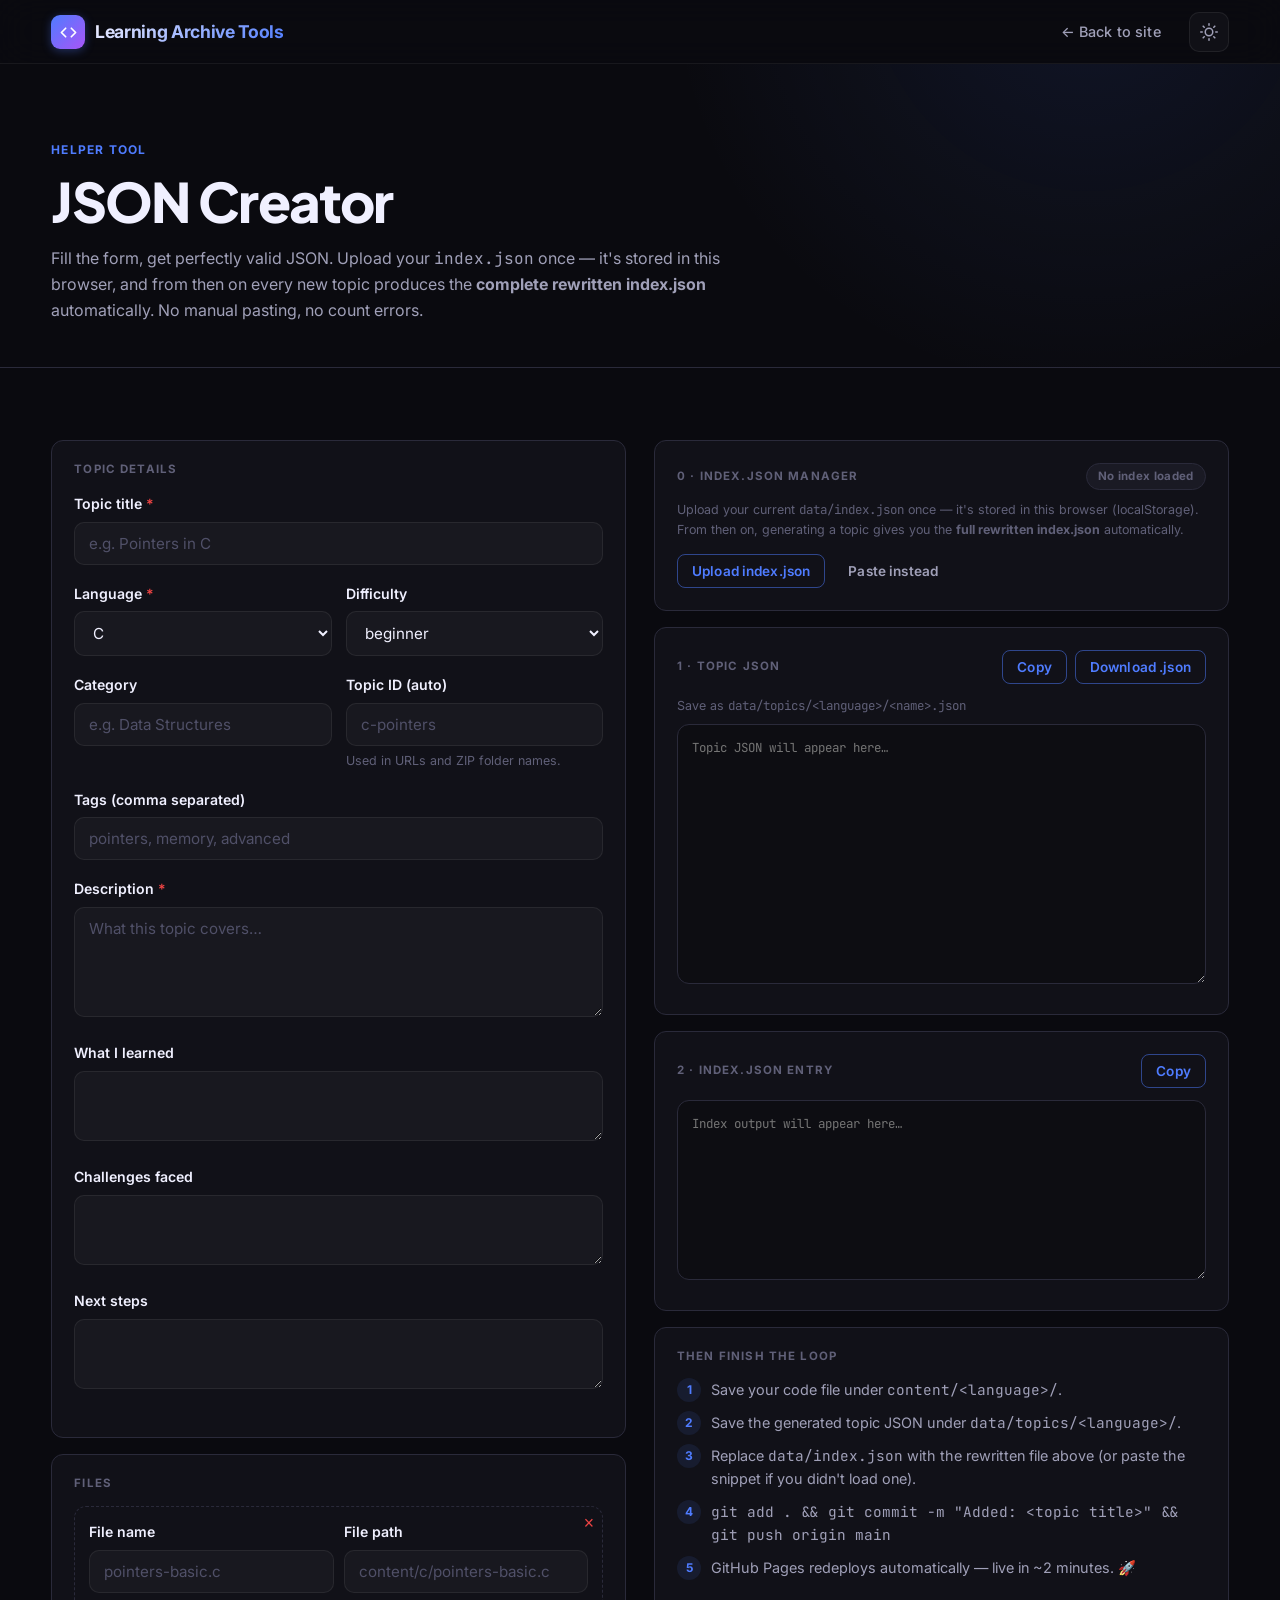
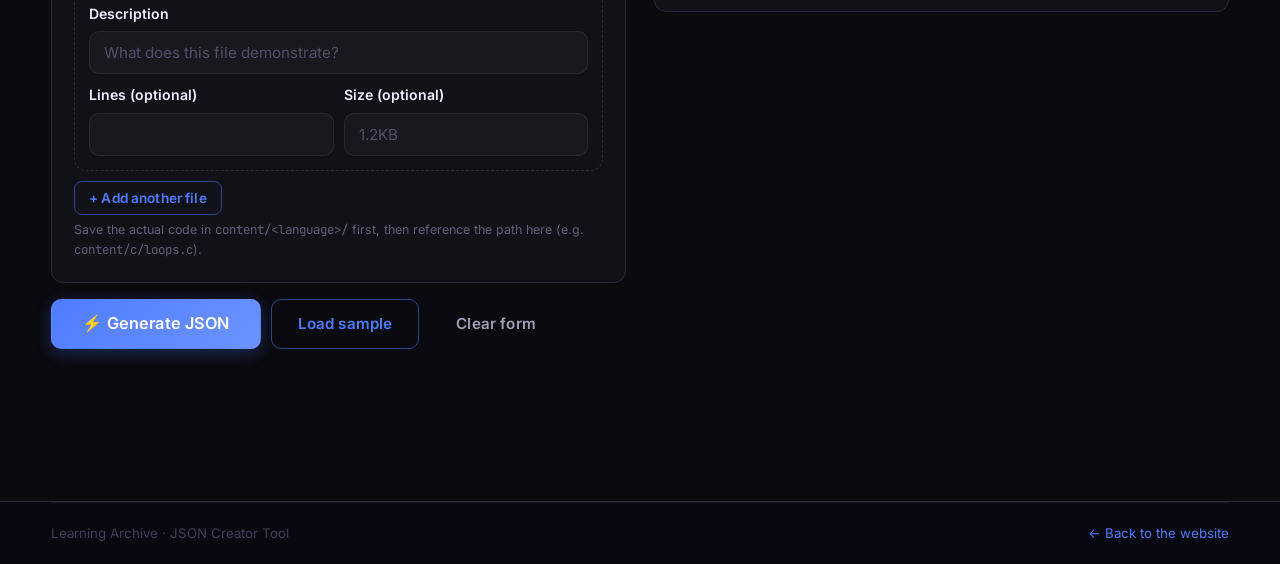
==== tools/json-creator.html @ 1357a91c "1st push" ====
<!DOCTYPE html>
<html lang="en">
<head>
  <meta charset="UTF-8">
  <meta name="viewport" content="width=device-width, initial-scale=1.0, viewport-fit=cover">
  <title>JSON Creator — Learning Archive Tool</title>
  <meta name="description" content="Form-based generator that produces valid topic JSON and rewrites your full index.json automatically, with localStorage persistence.">
  <link rel="icon" href="data:image/svg+xml,%3Csvg xmlns='http://www.w3.org/2000/svg' viewBox='0 0 64 64'%3E%3Crect width='64' height='64' rx='14' fill='%234f7cff'/%3E%3Cpolyline points='24,20 12,32 24,44' fill='none' stroke='white' stroke-width='5' stroke-linecap='round' stroke-linejoin='round'/%3E%3Cpolyline points='40,20 52,32 40,44' fill='none' stroke='white' stroke-width='5' stroke-linecap='round' stroke-linejoin='round'/%3E%3C/svg%3E">
  <link rel="preconnect" href="https://fonts.googleapis.com">
  <link rel="preconnect" href="https://fonts.gstatic.com" crossorigin>
  <link href="https://fonts.googleapis.com/css2?family=Inter:wght@400;500;600;700;800&family=JetBrains+Mono:wght@400;600&family=Plus+Jakarta+Sans:wght@600;700;800&display=swap" rel="stylesheet">
  <link rel="stylesheet" href="../website/css/main.css">
  <link rel="stylesheet" href="../website/css/components.css">
  <link rel="stylesheet" href="../website/css/responsive.css">
  <style>
    .tool-layout { display: grid; grid-template-columns: 1fr 1fr; gap: 28px; align-items: start; }
    @media (max-width: 1024px) { .tool-layout { grid-template-columns: 1fr; } }
    .file-row-builder {
      border: 1px dashed var(--border);
      border-radius: var(--radius-lg);
      padding: 14px;
      margin-bottom: 10px;
      position: relative;
      background: var(--surface-1);
    }
    .file-row-builder .remove-file {
      position: absolute; top: 8px; right: 8px;
      border: none; background: transparent; color: var(--red);
      font-size: 1.1rem; cursor: pointer; line-height: 1;
    }
    .output-area {
      width: 100%;
      min-height: 260px;
      font-family: var(--font-mono);
      font-size: 0.78rem;
      line-height: 1.5;
      padding: 14px;
      border: 1px solid var(--border);
      border-radius: var(--radius-lg);
      background: var(--code-bg);
      color: #abb2bf;
      resize: vertical;
      white-space: pre;
    }
    .step-list { counter-reset: step; list-style: none; margin: 0; }
    .step-list li { counter-increment: step; position: relative; padding-left: 34px; margin-bottom: 10px; color: var(--text-2); font-size: 0.9rem; }
    .step-list li::before {
      content: counter(step);
      position: absolute; left: 0; top: 0;
      width: 24px; height: 24px;
      display: grid; place-items: center;
      border-radius: 50%;
      background: var(--primary-tint); color: var(--primary);
      font-size: 0.75rem; font-weight: 700;
    }
    .idx-pill {
      font-size: 0.72rem; font-weight: 700;
      padding: 3px 11px; border-radius: 9999px;
      background: var(--surface-2); color: var(--text-3);
      border: 1px solid var(--border);
      letter-spacing: 0.03em;
      white-space: nowrap;
    }
    .idx-pill.on { background: var(--green-tint); color: var(--green); border-color: var(--green-border); }
  </style>
  <script>
    (function () {
      try {
        var t = localStorage.getItem("theme");
        if (t === "light") document.documentElement.setAttribute("data-theme", "light");
        else document.documentElement.removeAttribute("data-theme");
      } catch (e) {}
    })();
  </script>
</head>
<body>

  <header class="site-header">
    <nav class="nav container">
      <a class="brand" href="../website/index.html">
        <span class="brand-mark"><svg viewBox="0 0 24 24" fill="none" stroke="currentColor" stroke-width="2.4" stroke-linecap="round" stroke-linejoin="round"><polyline points="8 6 2 12 8 18"/><polyline points="16 6 22 12 16 18"/></svg></span>
        <span class="brand-name">Learning Archive Tools</span>
      </a>
      <ul class="nav-links" id="navLinks" style="display:flex">
        <li><a href="../website/index.html">← Back to site</a></li>
        <li><button class="theme-toggle" id="themeToggle" aria-label="Toggle theme"></button></li>
      </ul>
    </nav>
  </header>

  <main class="page-main">

    <section class="page-hero">
      <div class="container">
        <span class="section-eyebrow">Helper tool</span>
        <h1>JSON Creator</h1>
        <p>Fill the form, get perfectly valid JSON. Upload your <code>index.json</code> once — it's stored in this browser, and from then on every new topic produces the <strong>complete rewritten index.json</strong> automatically. No manual pasting, no count errors.</p>
      </div>
    </section>

    <section class="section">
      <div class="container tool-layout">

        <!-- LEFT: form -->
        <div>
          <div class="side-card" style="padding:22px">
            <h3 style="margin-bottom:16px">Topic details</h3>

            <div class="form-group">
              <label for="t-title">Topic title <span class="req">*</span></label>
              <input class="form-control" id="t-title" placeholder="e.g. Pointers in C">
            </div>

            <div style="display:grid;grid-template-columns:1fr 1fr;gap:14px">
              <div class="form-group">
                <label for="t-lang">Language <span class="req">*</span></label>
                <select class="form-control" id="t-lang">
                  <option value="C">C</option>
                  <option value="Python">Python</option>
                  <option value="JavaScript">JavaScript</option>
                  <option value="Java">Java</option>
                  <option value="SQL">SQL</option>
                  <option value="HTML/CSS">HTML/CSS</option>
                  <option value="Other">Other</option>
                </select>
              </div>
              <div class="form-group">
                <label for="t-diff">Difficulty</label>
                <select class="form-control" id="t-diff">
                  <option value="beginner">beginner</option>
                  <option value="intermediate">intermediate</option>
                  <option value="advanced">advanced</option>
                </select>
              </div>
            </div>

            <div style="display:grid;grid-template-columns:1fr 1fr;gap:14px">
              <div class="form-group">
                <label for="t-cat">Category</label>
                <input class="form-control" id="t-cat" placeholder="e.g. Data Structures">
              </div>
              <div class="form-group">
                <label for="t-id">Topic ID (auto)</label>
                <input class="form-control" id="t-id" placeholder="c-pointers">
                <p class="form-hint">Used in URLs and ZIP folder names.</p>
              </div>
            </div>

            <div class="form-group">
              <label for="t-tags">Tags (comma separated)</label>
              <input class="form-control" id="t-tags" placeholder="pointers, memory, advanced">
            </div>

            <div class="form-group">
              <label for="t-desc">Description <span class="req">*</span></label>
              <textarea class="form-control" id="t-desc" placeholder="What this topic covers…"></textarea>
            </div>

            <div class="form-group">
              <label for="t-learned">What I learned</label>
              <textarea class="form-control" id="t-learned" style="min-height:70px"></textarea>
            </div>
            <div class="form-group">
              <label for="t-challenges">Challenges faced</label>
              <textarea class="form-control" id="t-challenges" style="min-height:70px"></textarea>
            </div>
            <div class="form-group">
              <label for="t-next">Next steps</label>
              <textarea class="form-control" id="t-next" style="min-height:70px"></textarea>
            </div>
          </div>

          <div class="side-card mt-2" style="padding:22px">
            <h3 style="margin-bottom:16px">Files</h3>
            <div id="fileRows"></div>
            <button class="btn btn-secondary btn-sm" id="addFileBtn" type="button">+ Add another file</button>
            <p class="form-hint mt-1">Save the actual code in <code>content/&lt;language&gt;/</code> first, then reference the path here (e.g. <code>content/c/loops.c</code>).</p>
          </div>

          <div style="display:flex;gap:10px;flex-wrap:wrap" class="mt-2">
            <button class="btn btn-primary btn-lg" id="generateBtn" type="button">⚡ Generate JSON</button>
            <button class="btn btn-secondary" id="loadSampleBtn" type="button">Load sample</button>
            <button class="btn btn-ghost" id="clearFormBtn" type="button">Clear form</button>
          </div>
        </div>

        <!-- RIGHT: index manager + outputs -->
        <div>

          <!-- 0 · index.json manager -->
          <div class="side-card" style="padding:22px">
            <div style="display:flex;justify-content:space-between;align-items:center;margin-bottom:10px;flex-wrap:wrap;gap:8px">
              <h3 style="margin:0">0 · index.json Manager</h3>
              <span class="idx-pill" id="idxStatusPill">No index loaded</span>
            </div>
            <p class="form-hint" id="idxStatusText" style="margin-bottom:14px"></p>
            <div style="display:flex;gap:8px;flex-wrap:wrap">
              <label class="btn btn-secondary btn-sm" for="idxFile" style="cursor:pointer">Upload index.json</label>
              <input type="file" id="idxFile" accept=".json,application/json" hidden>
              <button class="btn btn-ghost btn-sm" id="idxPasteToggle" type="button">Paste instead</button>
              <button class="btn btn-ghost btn-sm hidden" id="idxRemoveBtn" type="button" style="color:var(--red)">Remove stored</button>
            </div>
            <div id="idxPasteBox" class="hidden" style="margin-top:12px">
              <textarea class="form-control" id="idxPasteArea" placeholder="Paste the full contents of data/index.json here…" style="min-height:120px;font-family:var(--font-mono);font-size:0.75rem"></textarea>
              <button class="btn btn-secondary btn-sm mt-1" id="idxPasteLoad" type="button">Load from pasted text</button>
            </div>
          </div>

          <!-- 1 · topic JSON -->
          <div class="side-card mt-2" style="padding:22px">
            <div style="display:flex;justify-content:space-between;align-items:center;margin-bottom:12px;flex-wrap:wrap;gap:8px">
              <h3 style="margin:0">1 · Topic JSON</h3>
              <div style="display:flex;gap:8px">
                <button class="btn btn-sm btn-secondary" id="copyTopicBtn" type="button">Copy</button>
                <button class="btn btn-sm btn-secondary" id="downloadTopicBtn" type="button">Download .json</button>
              </div>
            </div>
            <p class="form-hint mb-1">Save as <code>data/topics/&lt;language&gt;/&lt;name&gt;.json</code></p>
            <textarea class="output-area" id="topicOutput" readonly placeholder="Topic JSON will appear here…"></textarea>
          </div>

          <!-- 2 · index output (snippet OR full rewrite) -->
          <div class="side-card mt-2" style="padding:22px">
            <div style="display:flex;justify-content:space-between;align-items:center;margin-bottom:12px;flex-wrap:wrap;gap:8px">
              <h3 style="margin:0" id="indexOutputTitle">2 · index.json entry</h3>
              <div style="display:flex;gap:8px">
                <button class="btn btn-sm btn-secondary" id="copyIndexBtn" type="button">Copy</button>
                <button class="btn btn-sm btn-download hidden" id="downloadIndexBtn" type="button">Download index.json</button>
              </div>
            </div>
            <p class="form-hint mb-1" id="indexOutputHint"></p>
            <textarea class="output-area" id="indexOutput" readonly style="min-height:180px" placeholder="Index output will appear here…"></textarea>
          </div>

          <div class="side-card mt-2" style="padding:22px">
            <h3 style="margin-bottom:14px">Then finish the loop</h3>
            <ol class="step-list">
              <li>Save your code file under <code>content/&lt;language&gt;/</code>.</li>
              <li>Save the generated topic JSON under <code>data/topics/&lt;language&gt;/</code>.</li>
              <li>Replace <code>data/index.json</code> with the rewritten file above (or paste the snippet if you didn't load one).</li>
              <li><code>git add . && git commit -m "Added: &lt;topic title&gt;" && git push origin main</code></li>
              <li>GitHub Pages redeploys automatically — live in ~2 minutes. 🚀</li>
            </ol>
          </div>
        </div>

      </div>
    </section>

  </main>

  <footer class="site-footer">
    <div class="container footer-bottom">
      <span>Learning Archive · JSON Creator Tool</span>
      <span><a href="../website/index.html">← Back to the website</a></span>
    </div>
  </footer>

  <script>
  (function () {
    "use strict";

    const LANG_FOLDER = {
      "C": "c", "Python": "python", "JavaScript": "javascript",
      "Java": "java", "SQL": "sql", "HTML/CSS": "html-css", "Other": "other"
    };
    const LS_KEY = "arcIndexJson";
    let savedIndex = null;

    const esc = (s) => String(s).replace(/[&<>"]/g, (c) => ({ "&": "&amp;", "<": "&lt;", ">": "&gt;", '"': "&quot;" }[c]));

    /* ================= index.json manager ================= */

    function saveIndexToLS(obj) {
      try { localStorage.setItem(LS_KEY, JSON.stringify(obj)); } catch (e) { /* quota */ }
    }

    function renderIndexStatus() {
      const pill = document.getElementById("idxStatusPill");
      const text = document.getElementById("idxStatusText");
      const removeBtn = document.getElementById("idxRemoveBtn");
      if (savedIndex) {
        const m = savedIndex.metadata || {};
        const n = (savedIndex.topics || []).length;
        const files = typeof m.totalFiles === "number" ? m.totalFiles : "?";
        pill.textContent = "Loaded ✓";
        pill.classList.add("on");
        text.innerHTML = `Storing <b>${n}</b> topic${n === 1 ? "" : "s"} · ${files} files · last updated <code>${esc(m.lastUpdated || "—")}</code>. Every generate merges the new entry in, fixes the metadata, and rewrites this stored copy.`;
        removeBtn.classList.remove("hidden");
      } else {
        pill.textContent = "No index loaded";
        pill.classList.remove("on");
        text.innerHTML = `Upload your current <code>data/index.json</code> once — it's stored in this browser (localStorage). From then on, generating a topic gives you the <b>full rewritten index.json</b> automatically.`;
        removeBtn.classList.add("hidden");
      }
    }

    function adoptIndex(parsed) {
      if (!parsed || typeof parsed !== "object" || Array.isArray(parsed) || !Array.isArray(parsed.topics)) {
        throw new Error('that does not look like index.json (missing the "topics" array)');
      }
      if (!parsed.metadata || typeof parsed.metadata !== "object") {
        parsed.metadata = {};
      }
      savedIndex = parsed;
      saveIndexToLS(parsed);
      renderIndexStatus();
    }

    function loadSavedIndex() {
      try {
        const raw = localStorage.getItem(LS_KEY);
        if (raw) adoptIndex(JSON.parse(raw));
      } catch (e) { savedIndex = null; }
      renderIndexStatus();
    }

    document.getElementById("idxFile").addEventListener("change", (e) => {
      const file = e.target.files[0];
      if (!file) return;
      const reader = new FileReader();
      reader.onload = () => {
        try {
          adoptIndex(JSON.parse(reader.result));
        } catch (err) {
          alert("Could not load index.json: " + err.message);
        }
      };
      reader.readAsText(file);
      e.target.value = "";
    });

    document.getElementById("idxPasteToggle").addEventListener("click", () => {
      document.getElementById("idxPasteBox").classList.toggle("hidden");
    });

    document.getElementById("idxPasteLoad").addEventListener("click", () => {
      const raw = document.getElementById("idxPasteArea").value.trim();
      if (!raw) { alert("Paste your index.json contents first."); return; }
      try {
        adoptIndex(JSON.parse(raw));
        document.getElementById("idxPasteBox").classList.add("hidden");
      } catch (err) {
        alert("Could not parse: " + err.message);
      }
    });

    document.getElementById("idxRemoveBtn").addEventListener("click", () => {
      if (!confirm("Remove the stored index.json from this browser? (Your repo file is not touched.)")) return;
      savedIndex = null;
      localStorage.removeItem(LS_KEY);
      renderIndexStatus();
    });

    document.getElementById("downloadIndexBtn").addEventListener("click", () => {
      if (!savedIndex) return;
      const blob = new Blob([JSON.stringify(savedIndex, null, 2)], { type: "application/json" });
      const url = URL.createObjectURL(blob);
      const a = document.createElement("a");
      a.href = url; a.download = "index.json";
      document.body.appendChild(a); a.click(); a.remove();
      setTimeout(() => URL.revokeObjectURL(url), 4000);
    });

    /* ================= theme toggle ================= */

    const themeBtn = document.getElementById("themeToggle");
    if (themeBtn) {
      const sunSVG = '<svg viewBox="0 0 24 24" fill="none" stroke="currentColor" stroke-width="2" stroke-linecap="round"><circle cx="12" cy="12" r="5"/><line x1="12" y1="1" x2="12" y2="3"/><line x1="12" y1="21" x2="12" y2="23"/><line x1="4.22" y1="4.22" x2="5.64" y2="5.64"/><line x1="18.36" y1="18.36" x2="19.78" y2="19.78"/><line x1="1" y1="12" x2="3" y2="12"/><line x1="21" y1="12" x2="23" y2="12"/><line x1="4.22" y1="19.78" x2="5.64" y2="18.36"/><line x1="18.36" y1="5.64" x2="19.78" y2="4.22"/></svg>';
      const moonSVG = '<svg viewBox="0 0 24 24" fill="none" stroke="currentColor" stroke-width="2" stroke-linecap="round" stroke-linejoin="round"><path d="M21 12.79A9 9 0 1 1 11.21 3 7 7 0 0 0 21 12.79z"/></svg>';
      const sync = () => {
        /* show what you would switch TO (dark is the default) */
        themeBtn.innerHTML = document.documentElement.getAttribute("data-theme") === "light" ? moonSVG : sunSVG;
      };
      themeBtn.addEventListener("click", () => {
        const light = document.documentElement.getAttribute("data-theme") === "light";
        if (light) { document.documentElement.removeAttribute("data-theme"); localStorage.setItem("theme", "dark"); }
        else { document.documentElement.setAttribute("data-theme", "light"); localStorage.setItem("theme", "light"); }
        sync();
      });
      sync();
    }

    /* ================= file rows ================= */

    const fileRows = document.getElementById("fileRows");

    function addFileRow(data = {}) {
      const row = document.createElement("div");
      row.className = "file-row-builder";
      row.innerHTML = `
        <button class="remove-file" title="Remove file" type="button">×</button>
        <div style="display:grid;grid-template-columns:1fr 1fr;gap:10px">
          <div class="form-group" style="margin-bottom:10px">
            <label>File name</label>
            <input class="form-control f-name" placeholder="pointers-basic.c" value="">
          </div>
          <div class="form-group" style="margin-bottom:10px">
            <label>File path</label>
            <input class="form-control f-path" placeholder="content/c/pointers-basic.c" value="">
          </div>
        </div>
        <div class="form-group" style="margin-bottom:10px">
          <label>Description</label>
          <input class="form-control f-desc" placeholder="What does this file demonstrate?" value="">
        </div>
        <div style="display:grid;grid-template-columns:1fr 1fr;gap:10px">
          <div class="form-group" style="margin-bottom:0">
            <label>Lines (optional)</label>
            <input class="form-control f-lines" type="number" min="0" value="">
          </div>
          <div class="form-group" style="margin-bottom:0">
            <label>Size (optional)</label>
            <input class="form-control f-size" placeholder="1.2KB" value="">
          </div>
        </div>`;
      row.querySelector(".remove-file").addEventListener("click", () => row.remove());
      if (data.name) row.querySelector(".f-name").value = data.name;
      if (data.path) row.querySelector(".f-path").value = data.path;
      if (data.desc) row.querySelector(".f-desc").value = data.desc;
      if (data.lines) row.querySelector(".f-lines").value = data.lines;
      if (data.size) row.querySelector(".f-size").value = data.size;
      fileRows.appendChild(row);
    }

    document.getElementById("addFileBtn").addEventListener("click", () => {
      const lang = document.getElementById("t-lang").value;
      addFileRow({ path: `content/${LANG_FOLDER[lang]}/` });
    });
    addFileRow();

    /* ================= helpers ================= */

    function slugify(s) {
      return String(s).toLowerCase().trim()
        .replace(/[^a-z0-9]+/g, "-")
        .replace(/^-+|-+$/g, "");
    }
    function nowISO() {
      return new Date().toISOString().replace(/\.\d{3}Z$/, "Z");
    }
    function todayDate() {
      return nowISO().slice(0, 10);
    }
    function parseTags(raw) {
      return String(raw).split(",").map((t) => slugify(t)).filter(Boolean);
    }

    /* auto-suggest topic id */
    const titleInput = document.getElementById("t-title");
    const langSelect = document.getElementById("t-lang");
    const idInput = document.getElementById("t-id");
    let idTouched = false;
    idInput.addEventListener("input", () => { idTouched = idInput.value.trim() !== ""; });
    function refreshId() {
      if (idTouched) return;
      const langPrefix = { C: "c", Python: "python", JavaScript: "js", Java: "java", SQL: "sql", "HTML/CSS": "web", Other: "misc" }[langSelect.value] || "misc";
      const slug = slugify(titleInput.value);
      idInput.value = slug ? `${langPrefix}-${slug}` : "";
    }
    titleInput.addEventListener("input", refreshId);
    langSelect.addEventListener("change", refreshId);

    /* ================= generation ================= */

    function collectFiles() {
      return [...fileRows.querySelectorAll(".file-row-builder")].map((row, i) => {
        const name = row.querySelector(".f-name").value.trim();
        const path = row.querySelector(".f-path").value.trim();
        if (!name && !path) return null;
        const entry = {
          id: "file-" + String(i + 1).padStart(3, "0"),
          fileName: name || path.split("/").pop(),
          filePath: path || `content/${LANG_FOLDER[langSelect.value]}/${name}`,
          description: row.querySelector(".f-desc").value.trim(),
          dateAdded: nowISO()
        };
        const lines = row.querySelector(".f-lines").value;
        if (lines) entry.lines = parseInt(lines, 10);
        const size = row.querySelector(".f-size").value.trim();
        if (size) entry.size = size;
        return entry;
      }).filter(Boolean);
    }

    function generate() {
      const title = titleInput.value.trim();
      const language = langSelect.value;
      const id = idInput.value.trim() || slugify(`${language}-${title}`);
      if (!title) { alert("Please enter a topic title."); titleInput.focus(); return null; }

      const files = collectFiles();
      if (!files.length) { alert("Add at least one file (name + path)."); return null; }
      files.forEach((f) => {
        if (!/^content\//.test(f.filePath)) {
          console.warn(`Heads up: "${f.filePath}" does not start with content/ — double-check the path.`);
        }
      });

      const tags = parseTags(document.getElementById("t-tags").value);
      const description = document.getElementById("t-desc").value.trim();

      const topicJSON = {
        topic: {
          id,
          title,
          language,
          category: document.getElementById("t-cat").value.trim() || undefined,
          difficulty: document.getElementById("t-diff").value,
          dateCreated: nowISO(),
          lastUpdated: nowISO(),
          tags,
          description,
          learningNotes: {
            whatILearned: document.getElementById("t-learned").value.trim(),
            challenges: document.getElementById("t-challenges").value.trim(),
            nextSteps: document.getElementById("t-next").value.trim()
          }
        },
        files
      };

      const indexEntry = {
        id,
        title,
        language,
        dateCreated: todayDate(),
        lastUpdated: todayDate(),
        fileCount: files.length,
        tags,
        description: description.slice(0, 220),
        topicFile: `data/topics/${LANG_FOLDER[language]}/${slugify(title.split(" in ")[0]) || slugify(title)}.json`
      };

      return { topicJSON, indexEntry, id };
    }

    document.getElementById("generateBtn").addEventListener("click", () => {
      const out = generate();
      if (!out) return;
      document.getElementById("topicOutput").value = JSON.stringify(out.topicJSON, null, 2);

      const titleEl = document.getElementById("indexOutputTitle");
      const hintEl = document.getElementById("indexOutputHint");
      const dlBtn = document.getElementById("downloadIndexBtn");
      const outputEl = document.getElementById("indexOutput");

      if (savedIndex) {
        /* merge into the stored index, rewriting it completely */
        const existingIdx = savedIndex.topics.findIndex((t) => t.id === out.id);
        if (existingIdx !== -1) {
          const ok = confirm(`Topic id "${out.id}" already exists in your loaded index.json.\n\nOK = replace that entry with this one.\nCancel = abort.`);
          if (!ok) return;
          savedIndex.topics.splice(existingIdx, 1);
        }
        const updated = JSON.parse(JSON.stringify(savedIndex));
        updated.topics = [out.indexEntry, ...updated.topics];
        updated.metadata.totalTopics = updated.topics.length;
        updated.metadata.totalFiles = updated.topics.reduce((s, t) => s + (t.fileCount || 0), 0);
        updated.metadata.lastUpdated = nowISO();
        if (!Array.isArray(updated.metadata.languages)) updated.metadata.languages = [];
        if (!updated.metadata.languages.includes(out.indexEntry.language)) {
          updated.metadata.languages.push(out.indexEntry.language);
        }
        if (!updated.metadata.firstEntryDate) {
          updated.metadata.firstEntryDate = out.indexEntry.dateCreated;
        }
        savedIndex = updated;
        saveIndexToLS(updated);           /* rewrite localStorage with the new lines */
        renderIndexStatus();

        outputEl.value = JSON.stringify(updated, null, 2);
        titleEl.textContent = "2 · Updated index.json (full file)";
        hintEl.innerHTML = `Your <b>complete rewritten index.json</b> — the new entry is merged in, counts and dates are fixed, and the stored copy was updated. Download it and replace <code>data/index.json</code>.`;
        dlBtn.classList.remove("hidden");
      } else {
        outputEl.value = JSON.stringify(out.indexEntry, null, 2);
        titleEl.textContent = "2 · index.json entry";
        hintEl.innerHTML = `Paste inside the <code>"topics": [ … ]</code> array of <code>data/index.json</code>, then update <code>totalTopics</code>, <code>totalFiles</code>, <code>languages</code> and <code>lastUpdated</code>. <b>Tip:</b> upload your index.json above to get full automatic rewrites instead.`;
        dlBtn.classList.add("hidden");
      }
    });

    /* ================= copy / download (topic) ================= */

    async function copyFrom(id, btn) {
      const text = document.getElementById(id).value;
      if (!text) { alert("Generate the JSON first."); return; }
      try {
        await navigator.clipboard.writeText(text);
        const old = btn.textContent;
        btn.textContent = "Copied!";
        setTimeout(() => { btn.textContent = old; }, 1500);
      } catch (e) {
        document.getElementById(id).select();
        document.execCommand("copy");
      }
    }
    document.getElementById("copyTopicBtn").addEventListener("click", (e) => copyFrom("topicOutput", e.target));
    document.getElementById("copyIndexBtn").addEventListener("click", (e) => copyFrom("indexOutput", e.target));

    document.getElementById("downloadTopicBtn").addEventListener("click", () => {
      const text = document.getElementById("topicOutput").value;
      if (!text) { alert("Generate the JSON first."); return; }
      const id = (idInput.value.trim() || "topic").replace(/[^a-z0-9-]/gi, "-").toLowerCase();
      const blob = new Blob([text], { type: "application/json" });
      const url = URL.createObjectURL(blob);
      const a = document.createElement("a");
      a.href = url; a.download = `${id}.json`;
      document.body.appendChild(a); a.click(); a.remove();
      setTimeout(() => URL.revokeObjectURL(url), 4000);
    });

    /* ================= sample / clear ================= */

    document.getElementById("loadSampleBtn").addEventListener("click", () => {
      titleInput.value = "Pointers in C";
      langSelect.value = "C";
      document.getElementById("t-cat").value = "Memory Management";
      document.getElementById("t-diff").value = "intermediate";
      document.getElementById("t-tags").value = "pointers, memory, advanced";
      document.getElementById("t-desc").value = "Complete exploration of pointers in C. Covers basics, pointer arithmetic, pointers to pointers, and common pitfalls.";
      document.getElementById("t-learned").value = "Pointers store memory addresses. Pointer arithmetic was tricky but is clicking now.";
      document.getElementById("t-challenges").value = "Segmentation faults when dereferencing null pointers. Learned to always initialise.";
      document.getElementById("t-next").value = "Study function pointers and dynamic memory allocation.";
      idTouched = false;
      refreshId();
      fileRows.innerHTML = "";
      addFileRow({ name: "pointers-basic.c", path: "content/c/pointers-basic.c", desc: "Introduction to pointers, declaration and basic usage", lines: 67, size: "2.2KB" });
      addFileRow({ name: "pointers-advanced.c", path: "content/c/pointers-advanced.c", desc: "Pointer arithmetic and complex pointer operations", lines: 79, size: "2.5KB" });
    });

    document.getElementById("clearFormBtn").addEventListener("click", () => {
      document.querySelectorAll("#t-title,#t-cat,#t-id,#t-tags,#t-desc,#t-learned,#t-challenges,#t-next").forEach((el) => { el.value = ""; });
      idTouched = false;
      fileRows.innerHTML = "";
      addFileRow();
      document.getElementById("topicOutput").value = "";
      document.getElementById("indexOutput").value = "";
      /* the stored index.json is intentionally kept */
      renderIndexStatus();
    });

    /* ================= boot ================= */
    loadSavedIndex();
  })();
  </script>
</body>
</html>
---- website/css/main.css ----
/* ============================================================
   main.css — design tokens (DARK-FIRST), base styles, layout,
   header, hero, footer
   Visual system: "Premium dev tool, not student project"
   ============================================================ */

/* ---------- Design tokens ---------- */
:root {
  /* background layers */
  --bg: #0a0a0f;
  --surface-1: #111118;
  --surface-2: #1a1a24;
  --surface-3: #222230;
  --border: #2a2a3a;

  /* overlays */
  --ov-1: rgba(255,255,255,0.03);
  --ov-2: rgba(255,255,255,0.05);
  --ov-3: rgba(255,255,255,0.08);
  --ov-border: rgba(255,255,255,0.07);
  --grid-line: rgba(255,255,255,0.035);
  --ripple: rgba(255,255,255,0.28);

  /* text */
  --text: #f0f0ff;
  --text-2: #a0a0b8;
  --text-3: #606078;
  --text-4: #404058;
  --placeholder: #505068;

  /* accents — one job per color */
  --primary: #4f7cff;          /* action */
  --primary-hover: #6b93ff;
  --primary-active: #3d64e8;
  --primary-tint: rgba(79,124,255,0.10);
  --primary-border: rgba(79,124,255,0.40);
  --green: #22c55e;            /* positive */
  --green-tint: rgba(34,197,94,0.10);
  --green-border: rgba(34,197,94,0.35);
  --orange: #f59e0b;           /* information */
  --orange-tint: rgba(245,158,11,0.12);
  --red: #ef4444;              /* errors */
  --red-tint: rgba(239,68,68,0.10);
  --purple: #a855f7;           /* special */
  --purple-tint: rgba(168,85,247,0.12);

  /* language accents */
  --lang-c: #60aeff;
  --lang-python: #ffd343;
  --lang-js: #fde047;
  --lang-java: #fb923c;
  --lang-sql: #a78bfa;
  --lang-html: #ff7a59;

  /* chrome */
  --nav-bg: rgba(10,10,15,0.80);
  --nav-bg-solid: rgba(10,10,15,0.95);
  --footer-bg: #080810;
  --code-bg: #0d0d12;
  --code-header: #161620;
  --toast-bg: #1a1a24;

  /* shadows */
  --shadow-sm: 0 2px 8px rgba(0,0,0,0.30), 0 1px 3px rgba(0,0,0,0.20);
  --shadow-md: 0 4px 16px rgba(0,0,0,0.35), 0 2px 6px rgba(0,0,0,0.25);
  --shadow-lg: 0 8px 32px rgba(0,0,0,0.40), 0 4px 12px rgba(0,0,0,0.30);
  --shadow-xl: 0 16px 48px rgba(0,0,0,0.50), 0 8px 24px rgba(0,0,0,0.35);
  --glow-blue: 0 0 20px rgba(79,124,255,0.25);

  /* type & metrics */
  --font-sans: 'Inter', -apple-system, BlinkMacSystemFont, 'Segoe UI', Roboto, sans-serif;
  --font-display: 'Plus Jakarta Sans', 'Inter', sans-serif;
  --font-mono: 'JetBrains Mono', 'Fira Code', 'Cascadia Code', Consolas, monospace;
  --header-h: 64px;

  /* radius (spec) */
  --radius-sm: 4px;
  --radius: 8px;
  --radius-md: 10px;
  --radius-lg: 12px;
  --radius-xl: 16px;

  /* motion */
  --ease: cubic-bezier(0.4, 0, 0.2, 1);
  --ease-out: cubic-bezier(0, 0, 0.2, 1);
  --ease-in: cubic-bezier(0.4, 0, 1, 1);
  --ease-bounce: cubic-bezier(0.34, 1.56, 0.64, 1);

  color-scheme: dark;
}

/* ---------- Light mode (toggle option) ---------- */
[data-theme="light"] {
  --bg: #f8f9ff;
  --surface-1: #ffffff;
  --surface-2: #f0f2ff;
  --surface-3: #e8eaff;
  --border: #d0d4e8;
  --ov-1: rgba(15,20,60,0.03);
  --ov-2: rgba(15,20,60,0.05);
  --ov-3: rgba(15,20,60,0.08);
  --ov-border: rgba(15,20,60,0.10);
  --grid-line: rgba(15,20,60,0.055);
  --ripple: rgba(20,30,90,0.12);
  --text: #0a0a1a;
  --text-2: #404060;
  --text-3: #808098;
  --text-4: #a0a0b8;
  --placeholder: #a0a0b8;
  --nav-bg: rgba(248,249,255,0.82);
  --nav-bg-solid: rgba(248,249,255,0.96);
  --footer-bg: #eef0fb;
  --toast-bg: #ffffff;
  --shadow-sm: 0 2px 8px rgba(30,40,100,0.08), 0 1px 3px rgba(30,40,100,0.05);
  --shadow-md: 0 4px 16px rgba(30,40,100,0.10), 0 2px 6px rgba(30,40,100,0.06);
  --shadow-lg: 0 8px 32px rgba(30,40,100,0.14), 0 4px 12px rgba(30,40,100,0.08);
  --shadow-xl: 0 16px 48px rgba(30,40,100,0.18), 0 8px 24px rgba(30,40,100,0.10);
  color-scheme: light;
}

/* ---------- Reset & base ---------- */
*, *::before, *::after { box-sizing: border-box; margin: 0; padding: 0; }
* { -webkit-tap-highlight-color: transparent; }

html {
  scroll-behavior: smooth;
  scroll-padding-top: calc(var(--header-h) + 16px);
}

body {
  font-family: var(--font-sans);
  background: var(--bg);
  color: var(--text);
  line-height: 1.6;
  font-size: 16px;
  -webkit-font-smoothing: antialiased;
  overflow-x: hidden;
}

/* smooth theme switching */
body, .site-header, .site-footer, .topic-card, .side-card, .stat-card, .filter-bar, .list-row, .file-row {
  transition: background-color 0.4s var(--ease), border-color 0.4s var(--ease), color 0.4s var(--ease);
}

img { max-width: 100%; display: block; }
a { color: var(--primary); text-decoration: none; transition: color 0.2s var(--ease); }
a:hover { color: var(--primary-hover); }
button, a, .chip, .tag, input, select, textarea { touch-action: manipulation; }

h1, h2, h3, h4 {
  font-family: var(--font-display);
  line-height: 1.2;
  font-weight: 700;
  letter-spacing: -0.02em;
}
h1 { font-size: clamp(2.2rem, 6vw, 3.4rem); font-weight: 800; letter-spacing: -0.03em; }
h2 { font-size: clamp(1.5rem, 3vw, 2rem); }
h3 { font-size: 1.25rem; }

code, pre, kbd { font-family: var(--font-mono); }
::selection { background: var(--primary); color: #fff; }
:focus-visible { outline: 2px solid var(--primary); outline-offset: 2px; border-radius: var(--radius-sm); }

/* page entrance */
main.page-main { animation: pageIn 0.45s var(--ease-out); }
@keyframes pageIn { from { opacity: 0; transform: translateY(8px); } }

/* ---------- Layout ---------- */
.container { width: min(1200px, 92%); margin-inline: auto; }
.section { padding: 72px 0; }
.section-tight { padding: 40px 0; }

.section-head { margin-bottom: 36px; }
.section-eyebrow {
  display: inline-block;
  font-size: 0.75rem;
  font-weight: 700;
  letter-spacing: 0.1em;
  text-transform: uppercase;
  color: var(--primary);
  margin-bottom: 10px;
}
.section-sub { color: var(--text-2); max-width: 640px; margin-top: 10px; font-size: 0.98rem; }

.page-hero {
  padding: 72px 0 44px;
  border-bottom: 1px solid var(--border);
  background:
    radial-gradient(600px circle at 85% -30%, rgba(79,124,255,0.10), transparent 70%),
    var(--bg);
}
.page-hero h1 { margin-bottom: 12px; }
.page-hero p { color: var(--text-2); max-width: 680px; }
.breadcrumb { font-size: 0.8rem; color: var(--text-3); margin-bottom: 14px; font-family: var(--font-mono); }
.breadcrumb a { color: var(--text-3); }
.breadcrumb a:hover { color: var(--primary); }

main.page-main { min-height: 60vh; }

/* ---------- Header / glassmorphism nav ---------- */
.site-header {
  position: fixed;
  top: 0; left: 0; right: 0;
  z-index: 1000;
  height: var(--header-h);
  background: var(--nav-bg);
  backdrop-filter: blur(20px) saturate(180%);
  -webkit-backdrop-filter: blur(20px) saturate(180%);
  border-bottom: 1px solid rgba(255,255,255,0.06);
  transition: background 0.3s var(--ease), box-shadow 0.3s var(--ease), border-color 0.3s var(--ease);
}
[data-theme="light"] .site-header { border-bottom-color: rgba(15,20,60,0.07); }
.site-header.scrolled {
  background: var(--nav-bg-solid);
  border-bottom-color: rgba(255,255,255,0.10);
  box-shadow: 0 4px 24px rgba(0,0,0,0.40);
}
[data-theme="light"] .site-header.scrolled { border-bottom-color: rgba(15,20,60,0.10); box-shadow: var(--shadow-md); }
body { padding-top: var(--header-h); }

.nav { display: flex; align-items: center; justify-content: space-between; height: var(--header-h); }

.brand { display: flex; align-items: center; gap: 10px; font-weight: 700; font-size: 1.05rem; }
.brand:hover .brand-name { color: transparent; }
.brand-mark {
  display: grid; place-items: center;
  width: 34px; height: 34px;
  border-radius: 9px;
  background: linear-gradient(135deg, var(--primary), var(--purple));
  color: #fff;
  flex: none;
  box-shadow: 0 2px 10px rgba(79,124,255,0.35);
}
.brand-mark svg { width: 17px; height: 17px; }
.brand-name {
  font-size: 1.1rem;
  font-weight: 700;
  letter-spacing: -0.02em;
  background: linear-gradient(135deg, var(--text), var(--primary));
  -webkit-background-clip: text;
  background-clip: text;
  color: transparent;
  transition: none;
}
[data-theme="light"] .brand-name { background: linear-gradient(135deg, #0a0a1a, var(--primary)); -webkit-background-clip: text; background-clip: text; }

.nav-links { display: flex; align-items: center; gap: 4px; list-style: none; }
.nav-links > li > a {
  position: relative;
  display: block;
  padding: 8px 14px;
  border-radius: var(--radius);
  color: var(--text-2);
  font-weight: 500;
  font-size: 0.9rem;
  letter-spacing: 0.01em;
  transition: color 0.2s var(--ease), background 0.2s var(--ease);
}
.nav-links > li > a:hover { color: var(--text); background: var(--ov-2); }
.nav-links > li > a.active { color: var(--primary); background: var(--primary-tint); }
.nav-links > li > a.active::after {
  content: "";
  position: absolute;
  left: 50%; bottom: 2px;
  transform: translateX(-50%);
  width: 4px; height: 4px;
  border-radius: 50%;
  background: var(--primary);
}

.theme-toggle {
  display: grid; place-items: center;
  width: 40px; height: 40px;
  border: 1px solid var(--ov-border);
  border-radius: var(--radius-md);
  background: var(--ov-1);
  color: var(--text-2);
  cursor: pointer;
  transition: color 0.2s var(--ease), background 0.2s var(--ease), border-color 0.2s var(--ease);
  margin-left: 10px;
}
.theme-toggle:hover { color: var(--primary); border-color: var(--primary-border); background: var(--primary-tint); }
.theme-toggle svg { width: 18px; height: 18px; transition: transform 0.4s var(--ease-bounce); }
.theme-toggle:active svg { transform: rotate(180deg) scale(0.85); }

/* animated hamburger */
.nav-toggle {
  display: none;
  position: relative;
  width: 42px; height: 42px;
  border: 1px solid var(--ov-border);
  border-radius: var(--radius-md);
  background: var(--ov-1);
  cursor: pointer;
}
.nav-toggle .hb-line {
  position: absolute;
  left: 11px; right: 11px;
  height: 2px;
  border-radius: 2px;
  background: var(--text-2);
  transition: transform 0.3s var(--ease-bounce), opacity 0.2s var(--ease), top 0.3s var(--ease-bounce), background 0.2s;
}
.nav-toggle .hb-line:nth-child(1) { top: 14px; }
.nav-toggle .hb-line:nth-child(2) { top: 20px; }
.nav-toggle .hb-line:nth-child(3) { top: 26px; }
.nav-toggle:hover .hb-line { background: var(--text); }
.nav-toggle.open .hb-line:nth-child(1) { top: 20px; transform: rotate(45deg); }
.nav-toggle.open .hb-line:nth-child(2) { opacity: 0; transform: scaleX(0.2); }
.nav-toggle.open .hb-line:nth-child(3) { top: 20px; transform: rotate(-45deg); }

/* ---------- Scroll progress ---------- */
#scrollProgress {
  position: fixed;
  top: 0; left: 0;
  height: 2px;
  width: 0;
  background: linear-gradient(90deg, var(--primary), var(--purple));
  z-index: 1100;
  pointer-events: none;
}

/* ---------- Hero ---------- */
.hero {
  position: relative;
  min-height: calc(100vh - var(--header-h));
  display: flex;
  align-items: center;
  padding: 96px 0;
  overflow: hidden;
  background:
    radial-gradient(600px circle at 20% 30%, rgba(79,124,255,0.12), transparent 70%),
    radial-gradient(500px circle at 80% 70%, rgba(168,85,247,0.08), transparent 70%),
    radial-gradient(400px circle at 50% 50%, rgba(34,197,94,0.04), transparent 70%),
    var(--bg);
}
/* subtle tech grid overlay */
.hero::before {
  content: "";
  position: absolute; inset: 0;
  background-image:
    linear-gradient(var(--grid-line) 1px, transparent 1px),
    linear-gradient(90deg, var(--grid-line) 1px, transparent 1px);
  background-size: 40px 40px;
  mask-image: radial-gradient(70% 70% at 50% 40%, #000 30%, transparent 100%);
  -webkit-mask-image: radial-gradient(70% 70% at 50% 40%, #000 30%, transparent 100%);
  pointer-events: none;
}
.hero-inner { position: relative; max-width: 820px; }

/* floating decorative glyphs */
.hero-float {
  position: absolute;
  font-family: var(--font-mono);
  font-weight: 600;
  pointer-events: none;
  user-select: none;
  animation: floatUpDown 4.5s ease-in-out infinite;
}
.hf-1 { right: 9%; top: 22%; font-size: 5rem; color: rgba(79,124,255,0.07); }
.hf-2 { left: 6%; bottom: 24%; font-size: 4rem; color: rgba(168,85,247,0.06); animation-duration: 5.5s; animation-delay: 1s; }
@keyframes floatUpDown {
  0%, 100% { transform: translateY(0); }
  50% { transform: translateY(-10px); }
}

.status-badge {
  display: inline-flex; align-items: center; gap: 9px;
  padding: 6px 16px;
  border-radius: 9999px;
  background: var(--green-tint);
  border: 1px solid var(--green-border);
  color: var(--green);
  font-size: 0.78rem;
  font-weight: 600;
  letter-spacing: 0.06em;
  text-transform: uppercase;
  margin-bottom: 26px;
}
.status-badge .dot {
  width: 8px; height: 8px; border-radius: 50%;
  background: var(--green);
  animation: pulse 2s var(--ease) infinite;
}
@keyframes pulse { 0%, 100% { opacity: 1; box-shadow: 0 0 0 0 rgba(34,197,94,0.4); } 50% { opacity: 0.6; box-shadow: 0 0 0 5px rgba(34,197,94,0); } }

.hero h1 { margin-bottom: 16px; }
.gradient-text {
  background: linear-gradient(135deg, var(--primary), var(--purple));
  -webkit-background-clip: text;
  background-clip: text;
  color: transparent;
}

.hero-tagline {
  font-size: clamp(1.15rem, 3vw, 1.6rem);
  color: var(--text-2);
  font-weight: 400;
  min-height: 1.6em;
  margin-bottom: 18px;
}
.tw-cursor {
  color: var(--primary);
  font-weight: 300;
  animation: blink 1s step-end infinite;
  margin-left: 2px;
}
@keyframes blink { 0%, 100% { opacity: 1; } 50% { opacity: 0; } }

.hero-desc { color: var(--text-2); max-width: 600px; line-height: 1.7; margin-bottom: 40px; font-size: 1.02rem; }
.hero-cta { display: flex; flex-wrap: wrap; gap: 16px; }

/* staged hero entrance */
.anim { animation: fadeInUp 0.6s var(--ease-out) backwards; animation-delay: var(--d, 0ms); }
@keyframes fadeInUp { from { opacity: 0; transform: translateY(20px); } to { opacity: 1; transform: none; } }
@keyframes fadeInDown { from { opacity: 0; transform: translateY(-20px); } to { opacity: 1; transform: none; } }

/* scroll indicator */
.scroll-indicator {
  position: absolute;
  bottom: 34px; left: 50%;
  transform: translateX(-50%);
  display: flex; flex-direction: column; align-items: center; gap: 8px;
  color: var(--text-3);
  font-size: 0.72rem;
  letter-spacing: 0.12em;
  text-transform: uppercase;
  animation: fadeIn 0.6s var(--ease-out) backwards;
  animation-delay: var(--d, 1800ms);
  transition: opacity 0.3s var(--ease);
}
.scroll-indicator.hidden-scroll { opacity: 0; }
@keyframes fadeIn { from { opacity: 0; } }
.mouse {
  width: 24px; height: 38px;
  border: 2px solid var(--text-3);
  border-radius: 12px;
  display: flex; justify-content: center;
  padding-top: 7px;
}
.mouse span {
  width: 3px; height: 7px;
  border-radius: 2px;
  background: var(--primary);
  animation: mouseDot 1.6s var(--ease) infinite;
}
@keyframes mouseDot { 0% { transform: translateY(0); opacity: 1; } 70% { transform: translateY(10px); opacity: 0; } 100% { opacity: 0; } }

/* ---------- Footer ---------- */
.site-footer {
  margin-top: 80px;
  background: var(--footer-bg);
  border-top: 1px solid var(--border);
}
.footer-grid {
  display: grid;
  grid-template-columns: 2fr 1fr 1.4fr;
  gap: 40px;
  padding: 52px 0 40px;
}
.footer-brand p { color: var(--text-3); font-size: 0.9rem; margin-top: 14px; max-width: 340px; line-height: 1.6; }
.footer-social { display: flex; gap: 10px; margin-top: 18px; }
.footer-social a {
  display: grid; place-items: center;
  width: 38px; height: 38px;
  border: 1px solid var(--ov-border);
  border-radius: var(--radius);
  color: var(--text-3);
  background: var(--ov-1);
  transition: all 0.2s var(--ease);
}
.footer-social svg { width: 17px; height: 17px; }
.footer-social a:hover { color: #fff; transform: translateY(-2px); }
.footer-social a.gh:hover { background: #333; border-color: #333; }
.footer-social a.li:hover { background: #0077b5; border-color: #0077b5; }
.footer-social a.em:hover { background: var(--primary); border-color: var(--primary); }

.footer-col h4 {
  font-family: var(--font-sans);
  font-size: 0.75rem; text-transform: uppercase; letter-spacing: 0.1em;
  color: var(--text-3); margin-bottom: 16px; font-weight: 700;
}
.footer-col ul { list-style: none; }
.footer-col li { margin-bottom: 9px; }
.footer-col a { color: var(--text-2); font-size: 0.9rem; }
.footer-col a:hover { color: var(--primary); }

.footer-status {
  display: inline-flex; align-items: center; gap: 8px;
  padding: 5px 13px;
  border-radius: 9999px;
  background: var(--green-tint);
  border: 1px solid var(--green-border);
  color: var(--green);
  font-size: 0.78rem;
  font-weight: 600;
  margin-bottom: 16px;
}
.footer-status .dot { width: 7px; height: 7px; border-radius: 50%; background: var(--green); animation: pulse 2s infinite; }

.footer-bottom {
  border-top: 1px solid var(--ov-border);
  padding: 20px 0;
  display: flex; flex-wrap: wrap; gap: 8px;
  justify-content: space-between;
  color: var(--text-4);
  font-size: 0.83rem;
}

/* ---------- CTA band ---------- */
.cta-band {
  position: relative;
  overflow: hidden;
  background: linear-gradient(120deg, rgba(79,124,255,0.14), rgba(168,85,247,0.14)), var(--surface-1);
  border: 1px solid var(--primary-border);
  color: var(--text);
  border-radius: var(--radius-xl);
  padding: 48px;
  display: flex; flex-wrap: wrap; gap: 24px;
  align-items: center; justify-content: space-between;
}
.cta-band::before {
  content: "";
  position: absolute; inset: 0;
  background: radial-gradient(500px circle at 15% 0%, rgba(79,124,255,0.15), transparent 60%);
  pointer-events: none;
}
.cta-band h2 { margin-bottom: 8px; }
.cta-band p { color: var(--text-2); max-width: 480px; }

/* ---------- Prose (about / resume) ---------- */
.prose p { color: var(--text-2); margin-bottom: 14px; line-height: 1.7; }
.prose h2 { margin: 40px 0 16px; }
.prose h2:first-child { margin-top: 0; }
.prose ul { margin: 0 0 14px 22px; color: var(--text-2); }
.prose li { margin-bottom: 7px; }
.prose strong { color: var(--text); }

/* ---------- Scroll reveal ---------- */
.js .reveal { opacity: 0; transform: translateY(18px); transition: opacity 0.55s var(--ease-out), transform 0.55s var(--ease-out); }
.js .reveal.reveal-visible { opacity: 1; transform: none; }

/* ---------- Utility ---------- */
.muted { color: var(--text-3); }
.mono { font-family: var(--font-mono); }
.text-center { text-align: center; }
.mt-1 { margin-top: 8px; } .mt-2 { margin-top: 16px; } .mt-3 { margin-top: 24px; }
.mb-1 { margin-bottom: 8px; } .mb-2 { margin-bottom: 16px; } .mb-3 { margin-bottom: 24px; }
.hidden { display: none !important; }
---- website/css/components.css ----
/* ============================================================
   components.css — buttons, badges, cards, archive UI, code
   viewer, forms, toasts, skeletons, projects, resume
   ============================================================ */

/* ---------- Language context (per-language glow & color) ---------- */
.lg-c          { --lang-color: var(--lang-c);      --lang-glow: rgba(0,89,156,0.16); }
.lg-python     { --lang-color: var(--lang-python); --lang-glow: rgba(55,118,171,0.16); }
.lg-javascript { --lang-color: var(--lang-js);     --lang-glow: rgba(247,223,30,0.08); }
.lg-java       { --lang-color: var(--lang-java);   --lang-glow: rgba(237,139,0,0.13); }
.lg-sql        { --lang-color: var(--lang-sql);    --lang-glow: rgba(51,103,145,0.20); }
.lg-html       { --lang-color: var(--lang-html);   --lang-glow: rgba(227,79,38,0.13); }
.lg-other      { --lang-color: #9ca3af;            --lang-glow: rgba(107,114,128,0.13); }

/* ---------- Buttons ---------- */
.btn {
  position: relative;
  overflow: hidden;
  display: inline-flex; align-items: center; justify-content: center; gap: 8px;
  padding: 12px 26px;
  border-radius: var(--radius-md);
  border: 1px solid transparent;
  font-family: var(--font-sans);
  font-size: 0.95rem;
  font-weight: 600;
  letter-spacing: 0.01em;
  cursor: pointer;
  text-decoration: none;
  line-height: 1.2;
  transition: transform 0.2s var(--ease), box-shadow 0.2s var(--ease),
              background 0.2s var(--ease), color 0.2s var(--ease), border-color 0.2s var(--ease);
}
.btn svg { width: 16px; height: 16px; flex: none; }
.btn:disabled { opacity: 0.5; cursor: not-allowed; transform: none !important; }

/* ripple (JS-appended) */
.ripple {
  position: absolute;
  border-radius: 50%;
  background: var(--ripple);
  transform: scale(0);
  animation: ripple 0.6s var(--ease-out) forwards;
  pointer-events: none;
}
@keyframes ripple { to { transform: scale(1); opacity: 0; } }

.btn-primary {
  background: linear-gradient(135deg, var(--primary), var(--primary-hover));
  color: #fff;
  box-shadow: 0 4px 16px rgba(79,124,255,0.30), 0 1px 4px rgba(0,0,0,0.20);
}
.btn-primary::after {
  content: "";
  position: absolute; inset: 0;
  background: linear-gradient(105deg, transparent 40%, rgba(255,255,255,0.18) 50%, transparent 60%);
  transform: translateX(-120%);
  pointer-events: none;
}
.btn-primary:hover:not(:disabled) {
  color: #fff;
  transform: translateY(-2px);
  box-shadow: 0 8px 24px rgba(79,124,255,0.40), 0 2px 8px rgba(0,0,0,0.30);
}
.btn-primary:hover:not(:disabled)::after { animation: sheen 0.7s var(--ease); }
@keyframes sheen { to { transform: translateX(120%); } }
.btn-primary:active:not(:disabled) { transform: translateY(0) scale(0.98); box-shadow: 0 2px 8px rgba(79,124,255,0.25); }

.btn-secondary {
  background: transparent;
  color: var(--primary);
  border: 1.5px solid rgba(79,124,255,0.5);
}
.btn-secondary:hover:not(:disabled) {
  color: var(--primary-hover);
  background: var(--primary-tint);
  border-color: var(--primary);
  transform: translateY(-2px);
}
.btn-secondary:active:not(:disabled) { transform: translateY(0) scale(0.98); }

.btn-ghost { background: transparent; color: var(--text-2); border: 1px solid transparent; }
.btn-ghost:hover:not(:disabled) { color: var(--text); background: var(--ov-2); border-color: var(--ov-border); }

.btn-download {
  background: var(--green-tint);
  border: 1px solid var(--green-border);
  color: var(--green);
  font-size: 0.88rem;
}
.btn-download svg { transition: transform 0.2s var(--ease-bounce); }
.btn-download:hover:not(:disabled) {
  color: var(--green);
  background: rgba(34,197,94,0.16);
  border-color: rgba(34,197,94,0.5);
  box-shadow: 0 4px 16px rgba(34,197,94,0.15);
  transform: translateY(-1px);
}
.btn-download:hover:not(:disabled) svg { transform: translateY(2px); }

.btn-light { background: #fff; color: var(--primary-active); }
.btn-light:hover:not(:disabled) { background: #eef2ff; color: var(--primary-active); transform: translateY(-2px); }
.btn-outline-light { background: transparent; color: #fff; border-color: rgba(255,255,255,0.5); }
.btn-outline-light:hover:not(:disabled) { background: rgba(255,255,255,0.10); color: #fff; }

.btn-sm { padding: 8px 14px; font-size: 0.85rem; border-radius: var(--radius); }
.btn-lg { padding: 14px 30px; font-size: 1.02rem; }

/* icon button */
.btn-icon {
  display: inline-flex; align-items: center; justify-content: center;
  width: 36px; height: 36px;
  border-radius: var(--radius);
  background: var(--ov-1);
  border: 1px solid var(--ov-border);
  color: var(--text-3);
  cursor: pointer;
  transition: all 0.2s var(--ease);
}
.btn-icon svg { width: 16px; height: 16px; }
.btn-icon:hover { background: var(--primary-tint); border-color: var(--primary-border); color: var(--primary); transform: translateY(-1px); }
.btn-icon:active { transform: scale(0.92); }

/* ---------- Badges ---------- */
.badge {
  display: inline-flex; align-items: center; gap: 5px;
  padding: 3px 10px;
  border-radius: 9999px;
  border: 1px solid transparent;
  font-size: 0.7rem;
  font-weight: 700;
  letter-spacing: 0.08em;
  text-transform: uppercase;
  white-space: nowrap;
}
.badge-c          { color: #60aeff; background: rgba(0,89,156,0.20);  border-color: rgba(0,89,156,0.40); }
.badge-python     { color: #ffd343; background: rgba(55,118,171,0.20); border-color: rgba(55,118,171,0.40); }
.badge-javascript { color: #fde047; background: rgba(247,223,30,0.10); border-color: rgba(247,223,30,0.30); }
.badge-java       { color: #fb923c; background: rgba(237,139,0,0.13);  border-color: rgba(237,139,0,0.32); }
.badge-sql        { color: #a78bfa; background: rgba(51,103,145,0.22); border-color: rgba(51,103,145,0.42); }
.badge-htmlcss    { color: #ff7a59; background: rgba(227,79,38,0.13);  border-color: rgba(227,79,38,0.34); }
.badge-other      { color: #9ca3af; background: rgba(107,114,128,0.13); border-color: rgba(107,114,128,0.30); }

[data-theme="light"] .badge-c          { color: #00599c; background: rgba(0,89,156,0.08);  border-color: rgba(0,89,156,0.28); }
[data-theme="light"] .badge-python     { color: #8a6d00; background: rgba(255,211,67,0.16); border-color: rgba(176,141,0,0.30); }
[data-theme="light"] .badge-javascript { color: #8a7a00; background: rgba(247,223,30,0.14); border-color: rgba(160,140,0,0.28); }
[data-theme="light"] .badge-java       { color: #b45309; background: rgba(237,139,0,0.10);  border-color: rgba(237,139,0,0.30); }
[data-theme="light"] .badge-sql        { color: #5b21b6; background: rgba(51,103,145,0.10); border-color: rgba(51,103,145,0.30); }
[data-theme="light"] .badge-htmlcss    { color: #c2410c; background: rgba(227,79,38,0.09);  border-color: rgba(227,79,38,0.30); }
[data-theme="light"] .badge-other      { color: #4b5563; background: rgba(107,114,128,0.10); border-color: rgba(107,114,128,0.28); }

.badge-diff-beginner     { color: var(--green);  background: var(--green-tint);  border-color: var(--green-border); }
.badge-diff-intermediate { color: var(--orange); background: var(--orange-tint); border-color: rgba(245,158,11,0.35); }
.badge-diff-advanced     { color: var(--red);    background: var(--red-tint);    border-color: rgba(239,68,68,0.35); }

/* ---------- Tags ---------- */
.tags { display: flex; flex-wrap: wrap; gap: 6px; }
.tag {
  display: inline-block;
  padding: 3px 10px;
  border-radius: 6px;
  background: var(--ov-1);
  border: 1px solid var(--ov-border);
  color: var(--text-2);
  font-family: var(--font-sans);
  font-size: 0.75rem;
  font-weight: 500;
  cursor: pointer;
  transition: all 0.15s var(--ease);
}
.tag:hover, .tag.active { background: var(--primary-tint); border-color: var(--primary-border); color: var(--primary); }
.tag:active { transform: scale(0.95); }
.tag-static { cursor: default; }
.tag-static:hover { background: var(--ov-1); border-color: var(--ov-border); color: var(--text-2); }

/* ---------- Stat cards ---------- */
.stats-grid { display: grid; grid-template-columns: repeat(4, 1fr); gap: 20px; }
.stat-card {
  position: relative;
  overflow: hidden;
  background: var(--surface-1);
  border: 1px solid var(--border);
  border-radius: var(--radius-lg);
  padding: 26px 24px;
  transition: transform 0.3s var(--ease), border-color 0.3s var(--ease), box-shadow 0.3s var(--ease);
}
/* gradient accent line */
.stat-card::before {
  content: "";
  position: absolute; top: 0; left: 0; right: 0;
  height: 2px;
}
.stat-card.c-topics::before { background: linear-gradient(90deg, #4f7cff, #a855f7); }
.stat-card.c-files::before  { background: linear-gradient(90deg, #22c55e, #4f7cff); }
.stat-card.c-langs::before  { background: linear-gradient(90deg, #f59e0b, #ef4444); }
.stat-card.c-days::before   { background: linear-gradient(90deg, #a855f7, #ec4899); }
@media (hover: hover) {
  .stat-card:hover {
    transform: translateY(-4px);
    border-color: rgba(79,124,255,0.3);
    box-shadow: var(--shadow-lg), 0 0 0 1px rgba(79,124,255,0.1);
  }
}
.stat-icon {
  width: 40px; height: 40px;
  border-radius: 10px;
  display: grid; place-items: center;
  margin-bottom: 16px;
}
.stat-icon svg { width: 20px; height: 20px; }
.c-topics .stat-icon { background: rgba(79,124,255,0.15); color: var(--primary); }
.c-files  .stat-icon { background: rgba(34,197,94,0.13);  color: var(--green); }
.c-langs  .stat-icon { background: rgba(245,158,11,0.13); color: var(--orange); }
.c-days   .stat-icon { background: rgba(168,85,247,0.14); color: var(--purple); }

.stat-value {
  font-family: var(--font-display);
  font-size: 2.5rem;
  font-weight: 800;
  letter-spacing: -0.03em;
  line-height: 1.05;
  color: var(--text);
}
.stat-label {
  color: var(--text-3);
  font-size: 0.8rem;
  font-weight: 600;
  letter-spacing: 0.06em;
  text-transform: uppercase;
  margin-top: 6px;
}

/* ---------- Topic cards ---------- */
.card-grid { display: grid; grid-template-columns: repeat(3, 1fr); gap: 20px; }
.card-grid.cols-2 { grid-template-columns: repeat(2, 1fr); }

.topic-card {
  position: relative;
  background-color: var(--surface-1);
  background-image: radial-gradient(circle at 100% 0%, var(--lang-glow, transparent), transparent 60%);
  border: 1px solid var(--border);
  border-radius: var(--radius-lg);
  padding: 20px;
  display: flex; flex-direction: column; gap: 12px;
  transition: transform 0.25s var(--ease-out), box-shadow 0.25s var(--ease-out), border-color 0.25s var(--ease);
}
@media (hover: hover) {
  .topic-card:hover {
    transform: translateY(-6px) scale(1.01);
    border-color: rgba(79,124,255,0.2);
    box-shadow: 0 12px 40px rgba(0,0,0,0.5), 0 0 0 1px rgba(79,124,255,0.15);
  }
  [data-theme="light"] .topic-card:hover { box-shadow: var(--shadow-lg), 0 0 0 1px rgba(79,124,255,0.12); }
}
.topic-card.selected { border-color: var(--primary); box-shadow: 0 0 0 1px var(--primary), var(--glow-blue); }

.card-top { display: flex; align-items: center; justify-content: space-between; gap: 8px; min-height: 24px; }
.card-date { color: var(--text-3); font-size: 0.8rem; font-family: var(--font-mono); }

.card-title { font-size: 1.1rem; letter-spacing: -0.01em; line-height: 1.3; }
.card-title a { color: var(--text); transition: color 0.2s var(--ease); }
.card-title a:hover { color: var(--primary); }

.card-meta { display: flex; align-items: center; gap: 10px; color: var(--text-3); font-size: 0.8rem; }
.card-meta .mono { font-size: 0.78rem; }
.dot-sep { width: 3px; height: 3px; border-radius: 50%; background: var(--text-4); flex: none; }
.file-count { display: inline-flex; align-items: center; gap: 5px; }
.file-count svg { width: 13px; height: 13px; color: var(--text-4); }

.card-desc {
  color: var(--text-2);
  font-size: 0.875rem;
  line-height: 1.6;
  display: -webkit-box; -webkit-line-clamp: 2; -webkit-box-orient: vertical; overflow: hidden;
}

.card-foot {
  display: flex; align-items: center; justify-content: space-between; gap: 8px;
  margin-top: auto;
  padding-top: 12px;
  border-top: 1px solid var(--ov-border);
}
.card-view-link {
  display: inline-flex; align-items: center; gap: 6px;
  font-size: 0.85rem; font-weight: 600; color: var(--primary);
}
.card-view-link .arrow { transition: transform 0.2s var(--ease); }
.card-view-link:hover .arrow { transform: translateX(4px); }
.card-actions { display: flex; gap: 6px; }

/* checkbox — top-left, 36px tap target */
.card-check {
  position: absolute; top: 10px; left: 10px; z-index: 2;
  width: 36px; height: 36px;
  display: grid; place-items: center;
  cursor: pointer;
}
.card-check input { width: 18px; height: 18px; accent-color: var(--primary); cursor: pointer; border-radius: 4px; }
.card-check input:active { transform: scale(0.9); }

/* entrance stagger */
.card-anim { animation: fadeInUp 0.4s var(--ease-out) backwards; }

/* ---------- Skeleton loading ---------- */
.skeleton {
  position: relative;
  overflow: hidden;
  background: var(--surface-2);
  border-radius: 6px;
}
.skeleton::after {
  content: "";
  position: absolute; inset: 0;
  background: linear-gradient(90deg, transparent, rgba(255,255,255,0.06), transparent);
  transform: translateX(-100%);
  animation: shimmer 1.5s linear infinite;
}
[data-theme="light"] .skeleton::after { background: linear-gradient(90deg, transparent, rgba(255,255,255,0.8), transparent); }
@keyframes shimmer { 100% { transform: translateX(100%); } }
.skeleton-card { pointer-events: default; }
.skeleton-card:hover { transform: none; box-shadow: none; }

/* ---------- List view ---------- */
.list-view { display: flex; flex-direction: column; gap: 10px; }
.list-row {
  display: grid;
  grid-template-columns: auto auto 1fr auto auto auto;
  align-items: center; gap: 14px;
  background: var(--surface-1);
  border: 1px solid var(--border);
  border-radius: var(--radius-lg);
  padding: 13px 18px;
  transition: border-color 0.2s var(--ease), box-shadow 0.2s var(--ease), transform 0.2s var(--ease);
}
@media (hover: hover) {
  .list-row:hover { border-color: rgba(79,124,255,0.25); box-shadow: var(--shadow-sm); transform: translateX(2px); }
}
.list-row.selected { border-color: var(--primary); box-shadow: 0 0 0 1px var(--primary); }
.list-row input[type="checkbox"] { width: 18px; height: 18px; accent-color: var(--primary); cursor: pointer; }
.list-title { font-weight: 600; color: var(--text); min-width: 0; }
.list-title:hover { color: var(--primary); }
.list-meta { color: var(--text-3); font-size: 0.8rem; white-space: nowrap; font-family: var(--font-mono); }
.list-tags { display: flex; gap: 5px; flex-wrap: wrap; justify-content: flex-end; }

/* ---------- Timeline view ---------- */
.timeline-view { position: relative; padding-left: 32px; }
.timeline-view::before {
  content: "";
  position: absolute;
  left: 15px; top: 8px; bottom: 8px;
  width: 2px;
  background: linear-gradient(to bottom, transparent, var(--border) 8%, var(--border) 92%, transparent);
}
.tl-month {
  position: relative;
  display: inline-block;
  left: -32px;
  margin: 26px 0 16px;
  padding: 4px 14px;
  background: var(--bg);
  border: 1px solid var(--border);
  border-radius: 9999px;
  font-size: 0.75rem;
  font-weight: 700;
  letter-spacing: 0.08em;
  text-transform: uppercase;
  color: var(--text-3);
}
.tl-month:first-child { margin-top: 4px; }
.tl-item {
  position: relative;
  margin-bottom: 14px;
  background: var(--surface-1);
  border: 1px solid var(--border);
  border-left: 3px solid var(--lang-color, var(--border));
  border-radius: var(--radius-lg);
  padding: 14px 18px;
  transition: border-color 0.2s var(--ease), box-shadow 0.2s var(--ease);
}
.tl-item::before {
  content: "";
  position: absolute;
  left: -27px; top: 20px;
  width: 10px; height: 10px;
  border-radius: 50%;
  background: var(--lang-color, var(--text-4));
  border: 2px solid var(--bg);
  transition: transform 0.3s var(--ease-bounce), box-shadow 0.3s var(--ease);
}
@media (hover: hover) {
  .tl-item:hover::before { transform: scale(1.4); box-shadow: 0 0 12px var(--lang-glow, transparent); }
  .tl-item:hover { box-shadow: var(--shadow-sm); }
}
.tl-item-head { display: flex; align-items: center; gap: 10px; flex-wrap: wrap; margin-bottom: 6px; }
.tl-item-title { font-weight: 600; color: var(--text); }
.tl-item-title:hover { color: var(--primary); }
.tl-item-meta { color: var(--text-3); font-size: 0.78rem; font-family: var(--font-mono); }
.tl-item-desc { color: var(--text-2); font-size: 0.88rem; line-height: 1.6; }

/* ---------- Home latest activity ---------- */
.activity-list { display: flex; flex-direction: column; }
.activity-item {
  display: flex; gap: 16px; align-items: flex-start;
  padding: 15px 4px;
  border-bottom: 1px solid var(--ov-border);
  transition: background 0.2s var(--ease);
}
.activity-item:last-child { border-bottom: none; }
@media (hover: hover) { .activity-item:hover { background: var(--ov-1); } }
.activity-date { flex: none; width: 96px; color: var(--text-3); font-size: 0.78rem; font-family: var(--font-mono); padding-top: 3px; }
.activity-body a { font-weight: 600; color: var(--text); }
.activity-body a:hover { color: var(--primary); }
.activity-body .muted { font-size: 0.83rem; }

/* ---------- Skills overview ---------- */
.skill-row { margin-bottom: 20px; }
.skill-head { display: flex; justify-content: space-between; align-items: baseline; margin-bottom: 8px; }
.skill-name { font-weight: 600; display: flex; align-items: center; gap: 10px; }
.skill-count { color: var(--text-3); font-size: 0.8rem; font-family: var(--font-mono); }
.skill-bar { height: 8px; border-radius: 999px; background: var(--surface-2); overflow: hidden; }
.skill-bar-fill {
  height: 100%;
  border-radius: 999px;
  background: linear-gradient(90deg, var(--primary), var(--purple));
  box-shadow: 0 0 12px rgba(79,124,255,0.35);
  transition: width 0.9s var(--ease-out);
}

/* ---------- Archive layout ---------- */
.archive-layout {
  display: grid;
  grid-template-columns: 250px 1fr;
  gap: 32px;
  align-items: start;
  padding-bottom: 120px;
}

.filter-bar {
  grid-column: 1 / -1;
  display: flex; flex-wrap: wrap; align-items: center; gap: 10px;
  padding: 14px 16px;
  background: var(--surface-1);
  border: 1px solid var(--border);
  border-radius: var(--radius-lg);
}
@media (min-width: 1025px) {
  .filter-bar {
    position: sticky;
    top: calc(var(--header-h) + 12px);
    z-index: 40;
    backdrop-filter: blur(12px);
    box-shadow: var(--shadow-sm);
  }
}

.chip-row { display: flex; flex-wrap: wrap; gap: 8px; }
.chip {
  display: inline-flex; align-items: center; gap: 6px;
  padding: 8px 16px;
  border-radius: var(--radius);
  border: 1px solid var(--ov-border);
  background: var(--ov-1);
  color: var(--text-2);
  font-family: var(--font-sans);
  font-size: 0.85rem;
  font-weight: 600;
  letter-spacing: 0.02em;
  cursor: pointer;
  transition: all 0.2s var(--ease);
  white-space: nowrap;
}
.chip:hover { background: var(--ov-2); color: var(--text); border-color: var(--ov-3); }
.chip.active {
  background: var(--primary-tint);
  border-color: var(--primary-border);
  color: var(--primary);
  box-shadow: 0 0 12px rgba(79,124,255,0.12);
}
.chip-count {
  font-size: 0.68rem;
  font-weight: 700;
  padding: 1px 7px;
  border-radius: 9999px;
  background: rgba(79,124,255,0.18);
  color: var(--primary);
}

.filter-spacer { flex: 1; }

.search-box { position: relative; }
.search-box .search-icon {
  position: absolute; left: 13px; top: 50%; transform: translateY(-50%);
  width: 15px; height: 15px; color: var(--text-3); pointer-events: none;
  transition: color 0.2s var(--ease);
}
.search-box:focus-within .search-icon { color: var(--primary); }
.search-box input {
  padding: 10px 36px 10px 38px;
  width: 250px;
  border: 1px solid var(--ov-border);
  border-radius: var(--radius-md);
  background: var(--ov-1);
  color: var(--text);
  font-family: var(--font-sans);
  font-size: 0.9rem;
  transition: all 0.2s var(--ease);
}
.search-box input::placeholder { color: var(--placeholder); }
.search-box input:focus {
  border-color: rgba(79,124,255,0.5);
  background: rgba(79,124,255,0.04);
  box-shadow: 0 0 0 3px rgba(79,124,255,0.1);
  outline: none;
}
.search-clear {
  position: absolute; right: 8px; top: 50%; transform: translateY(-50%);
  width: 24px; height: 24px;
  display: grid; place-items: center;
  border: none; border-radius: 6px;
  background: transparent;
  color: var(--text-3);
  font-size: 1rem;
  cursor: pointer;
  animation: fadeIn 0.15s var(--ease);
}
.search-clear:hover { color: var(--text); background: var(--ov-2); }

.select-input {
  padding: 10px 12px;
  border: 1px solid var(--ov-border);
  border-radius: var(--radius-md);
  background: var(--surface-1);
  color: var(--text);
  font-family: var(--font-sans);
  font-size: 0.88rem;
  cursor: pointer;
}
.select-input:focus { border-color: var(--primary-border); outline: none; }

.view-toggle { display: flex; border: 1px solid var(--ov-border); border-radius: var(--radius); overflow: hidden; }
.view-toggle button {
  display: grid; place-items: center;
  width: 38px; height: 38px;
  border: none;
  background: var(--ov-1);
  color: var(--text-3);
  cursor: pointer;
  transition: all 0.2s var(--ease);
}
.view-toggle button + button { border-left: 1px solid var(--ov-border); }
.view-toggle button:hover { color: var(--primary); }
.view-toggle button[aria-pressed="true"] { background: var(--primary); color: #fff; }
.view-toggle svg { width: 16px; height: 16px; }

.archive-toolbar-meta { display: flex; align-items: center; justify-content: space-between; margin-bottom: 16px; color: var(--text-3); font-size: 0.85rem; font-family: var(--font-mono); }

/* sidebar */
.archive-sidebar { display: flex; flex-direction: column; gap: 16px; position: sticky; top: calc(var(--header-h) + 90px); }
.side-card {
  background: var(--surface-1);
  border: 1px solid var(--border);
  border-radius: var(--radius-lg);
  padding: 18px;
}
.side-card h3 {
  font-family: var(--font-sans);
  font-size: 0.72rem; text-transform: uppercase; letter-spacing: 0.1em;
  color: var(--text-3); margin-bottom: 12px; font-weight: 700;
}
.side-stat { display: flex; justify-content: space-between; padding: 5px 0; font-size: 0.88rem; color: var(--text-2); }
.side-stat b { color: var(--text); font-family: var(--font-mono); font-size: 0.85rem; }

.lang-row {
  display: flex; justify-content: space-between; align-items: center;
  width: 100%;
  padding: 8px 10px;
  border: none; border-radius: var(--radius);
  background: transparent;
  font-family: var(--font-sans); font-size: 0.88rem;
  color: var(--text-2);
  cursor: pointer;
  transition: all 0.2s var(--ease);
}
.lang-row:hover { background: var(--ov-2); color: var(--text); }
.lang-row.active { background: var(--primary-tint); color: var(--primary); font-weight: 600; }
.lang-row .count { font-size: 0.72rem; color: var(--text-3); font-family: var(--font-mono); }

/* ---------- Selection bar (multi-download) ---------- */
.select-bar {
  position: fixed;
  left: 0; right: 0; bottom: 0;
  z-index: 900;
  display: flex; align-items: center; justify-content: space-between; gap: 16px;
  padding: 14px clamp(16px, 5vw, 40px);
  padding-bottom: calc(14px + env(safe-area-inset-bottom, 0px));
  background: rgba(17,17,24,0.95);
  backdrop-filter: blur(20px);
  -webkit-backdrop-filter: blur(20px);
  border-top: 1px solid rgba(79,124,255,0.25);
  box-shadow: 0 -8px 32px rgba(0,0,0,0.4);
  transform: translateY(105%);
  transition: transform 0.35s var(--ease-out);
  pointer-events: none;
}
[data-theme="light"] .select-bar { background: rgba(255,255,255,0.95); }
.select-bar.show { transform: translateY(0); pointer-events: auto; }
.select-bar-left { display: flex; align-items: center; gap: 14px; min-width: 0; }
.select-bar .count-pill {
  font-weight: 700;
  color: var(--primary);
  background: var(--primary-tint);
  border: 1px solid var(--primary-border);
  padding: 6px 14px;
  border-radius: 9999px;
  font-size: 0.85rem;
  white-space: nowrap;
}
.select-bar .btn-ghost { color: var(--text-3); }
.select-bar .btn-ghost:hover { color: var(--red); background: var(--red-tint); }

/* ---------- Empty / loading states ---------- */
.empty-state {
  text-align: center;
  padding: 64px 24px;
  color: var(--text-2);
  border: 2px dashed var(--border);
  border-radius: var(--radius-lg);
}
.empty-state h3 { margin-bottom: 8px; color: var(--text); }
.empty-icon { display: grid; place-items: center; margin-bottom: 16px; color: var(--text-4); }
.empty-icon svg { width: 46px; height: 46px; }

.loading-box { text-align: center; padding: 60px 0; color: var(--text-3); }
.spinner {
  display: inline-block;
  width: 34px; height: 34px;
  border: 3px solid var(--surface-3);
  border-top-color: var(--primary);
  border-radius: 50%;
  animation: spin 0.9s linear infinite;
  margin-bottom: 12px;
}
@keyframes spin { to { transform: rotate(360deg); } }

/* ---------- Topic detail ---------- */
.topic-hero { padding: 48px 0 34px; border-bottom: 1px solid var(--border); }
.topic-hero-top { display: flex; flex-wrap: wrap; align-items: center; gap: 10px; margin-bottom: 14px; }
.topic-hero h1 { font-size: clamp(1.7rem, 4vw, 2.5rem); margin-bottom: 12px; }
.topic-meta { display: flex; flex-wrap: wrap; gap: 18px; color: var(--text-3); font-size: 0.85rem; margin-top: 16px; }
.topic-meta span { display: inline-flex; align-items: center; gap: 6px; }
.topic-meta svg { width: 15px; height: 15px; }

.topic-layout { display: grid; grid-template-columns: 1fr 330px; gap: 40px; padding: 44px 0; align-items: start; }

.notes-grid { display: grid; grid-template-columns: 1fr; gap: 14px; }
.note-card {
  background: var(--surface-1);
  border: 1px solid var(--border);
  border-left: 3px solid var(--primary);
  border-radius: var(--radius);
  padding: 16px 18px;
}
.note-card.challenges { border-left-color: var(--orange); }
.note-card.next { border-left-color: var(--green); }
.note-card h4 {
  font-family: var(--font-sans);
  font-size: 0.72rem; text-transform: uppercase; letter-spacing: 0.1em;
  color: var(--text-3); margin-bottom: 8px; font-weight: 700;
}
.note-card p { color: var(--text-2); font-size: 0.92rem; line-height: 1.65; }

.file-list { display: flex; flex-direction: column; gap: 12px; }
.file-row {
  border: 1px solid var(--border);
  border-radius: var(--radius-lg);
  padding: 15px 17px;
  display: flex; flex-direction: column; gap: 7px;
  background: var(--ov-1);
  transition: background 0.2s var(--ease), border-color 0.2s var(--ease);
}
@media (hover: hover) { .file-row:hover { background: var(--ov-2); border-color: var(--ov-3); } }
.file-row-head { display: flex; align-items: center; justify-content: space-between; gap: 10px; flex-wrap: wrap; }
.file-name { font-family: var(--font-mono); font-weight: 600; font-size: 0.92rem; display: flex; align-items: center; gap: 8px; }
.file-name svg { width: 16px; height: 16px; color: var(--primary); }
.file-desc { color: var(--text-2); font-size: 0.87rem; }
.file-sub { color: var(--text-3); font-size: 0.75rem; font-family: var(--font-mono); }
.file-actions { display: flex; gap: 8px; margin-top: 6px; flex-wrap: wrap; }

/* ---------- Code viewer (One Dark) ---------- */
.code-viewer {
  border: 1px solid var(--border);
  border-radius: var(--radius-lg);
  overflow: hidden;
  background: var(--code-bg);
}
.code-toolbar {
  display: flex; align-items: center; justify-content: space-between; gap: 10px;
  padding: 11px 16px;
  background: var(--code-header);
  border-bottom: 1px solid var(--border);
}
.code-toolbar .file-label {
  display: flex; align-items: center; gap: 8px;
  color: #606078; font-family: var(--font-mono); font-size: 0.8rem;
  min-width: 0;
}
.code-toolbar .file-label .fname { overflow: hidden; text-overflow: ellipsis; white-space: nowrap; }
.dot-r, .dot-y, .dot-g { width: 12px; height: 12px; border-radius: 50%; flex: none; }
.dot-r { background: #ff5f57; } .dot-y { background: #febc2e; } .dot-g { background: #28c840; }

.code-viewer pre {
  margin: 0;
  padding: 18px 0;
  overflow: auto;
  font-size: 0.875rem;
  line-height: 1.7;
  color: #abb2bf;
  max-height: 560px;
}
.code-viewer pre::-webkit-scrollbar { width: 8px; height: 8px; }
.code-viewer pre::-webkit-scrollbar-thumb { background: rgba(255,255,255,0.12); border-radius: 4px; }
.code-viewer pre::-webkit-scrollbar-thumb:hover { background: rgba(255,255,255,0.2); }
.code-viewer pre::-webkit-scrollbar-track { background: transparent; }
.code-viewer pre code { background: transparent; padding: 0; display: block; }

/* lines + numbers */
.code-line { display: flex; padding: 0 18px 0 0; }
.line-num {
  flex: none;
  min-width: 46px;
  padding-right: 16px;
  margin-right: 16px;
  border-right: 1px solid var(--border);
  text-align: right;
  color: #404058;
  user-select: none;
  font-size: 0.8em;
}
.line-content { white-space: pre; flex: 1; min-width: 0; }
.code-line:hover { background: rgba(255,255,255,0.02); }

/* One Dark syntax palette */
.hljs-comment, .hljs-quote { color: #5c6370; font-style: italic; }
.hljs-keyword, .hljs-selector-tag, .hljs-meta .hljs-keyword { color: #c678dd; }
.hljs-string, .hljs-regexp { color: #98c379; }
.hljs-number, .hljs-literal { color: #d19a66; }
.hljs-title, .hljs-title.function_, .hljs-section { color: #61afef; }
.hljs-title.class_, .hljs-type, .hljs-built_in { color: #e5c07b; }
.hljs-variable, .hljs-template-variable, .hljs-attr, .hljs-attribute { color: #e06c75; }
.hljs-operator { color: #56b6c2; }
.hljs-params { color: #b6bdca; }
.hljs-meta, .hljs-decorator { color: #56b6c2; }

/* related topics */
.related-grid { display: grid; grid-template-columns: repeat(3, 1fr); gap: 14px; }
.related-card {
  border: 1px solid var(--border);
  border-radius: var(--radius-lg);
  padding: 16px 18px;
  background: var(--surface-1);
  transition: border-color 0.2s var(--ease), transform 0.2s var(--ease), box-shadow 0.2s var(--ease);
}
@media (hover: hover) {
  .related-card:hover { border-color: var(--primary-border); transform: translateY(-3px); box-shadow: var(--shadow-sm); }
}
.related-card .t { font-weight: 600; color: var(--text); font-size: 0.93rem; margin-top: 8px; }

/* ---------- Projects ---------- */
.project-grid { display: grid; grid-template-columns: repeat(3, 1fr); gap: 22px; }
.project-card {
  background: var(--surface-1);
  border: 1px solid var(--border);
  border-radius: var(--radius-xl);
  overflow: hidden;
  display: flex; flex-direction: column;
  transition: transform 0.25s var(--ease-out), box-shadow 0.25s var(--ease-out), border-color 0.25s var(--ease);
}
@media (hover: hover) {
  .project-card:hover { transform: translateY(-5px); box-shadow: var(--shadow-lg); border-color: rgba(79,124,255,0.2); }
}
.project-thumb { height: 150px; display: grid; place-items: center; color: #fff; }
.project-thumb svg { width: 48px; height: 48px; opacity: 0.95; }
.thumb-1 { background: linear-gradient(135deg, #2b4bd8, #7c3aed); }
.thumb-2 { background: linear-gradient(135deg, #059669, #0d9488); }
.thumb-3 { background: linear-gradient(135deg, #f59e0b, #ef4444); }
.thumb-4 { background: linear-gradient(135deg, #475569, #1e293b); }
.project-body { padding: 20px; display: flex; flex-direction: column; gap: 10px; flex: 1; }
.project-body h3 { font-size: 1.05rem; }
.project-body p { color: var(--text-2); font-size: 0.88rem; flex-grow: 1; line-height: 1.6; }
.project-links { display: flex; gap: 8px; flex-wrap: wrap; }
.tech-chips { display: flex; flex-wrap: wrap; gap: 6px; }
.tech-chip {
  font-size: 0.7rem; font-weight: 600; letter-spacing: 0.04em;
  padding: 3px 9px; border-radius: 999px;
  background: var(--ov-1); border: 1px solid var(--ov-border);
  color: var(--text-2);
}

/* project status badges */
.proj-status {
  display: inline-flex; align-items: center; gap: 6px;
  padding: 3px 10px;
  border-radius: 9999px;
  font-size: 0.68rem; font-weight: 700;
  letter-spacing: 0.06em; text-transform: uppercase;
  border: 1px solid transparent;
  white-space: nowrap;
  flex: none;
}
.proj-status .dot { width: 6px; height: 6px; border-radius: 50%; background: currentColor; }
.proj-status.live { color: var(--green); background: var(--green-tint); border-color: var(--green-border); }
.proj-status.live .dot { animation: pulse 2s var(--ease) infinite; }
.proj-status.in-progress { color: var(--orange); background: var(--orange-tint); border-color: rgba(245,158,11,0.35); }
.proj-status.completed { color: var(--primary); background: var(--primary-tint); border-color: var(--primary-border); }
.proj-status.paused { color: var(--text-3); background: var(--ov-1); border-color: var(--ov-border); }

.project-top { display: flex; justify-content: space-between; align-items: flex-start; gap: 10px; }
.project-top h3 { font-size: 1.05rem; }
.project-monogram {
  font-family: var(--font-display);
  font-size: 2.3rem; font-weight: 800; letter-spacing: -0.02em;
  color: rgba(255,255,255,0.92);
  text-shadow: 0 2px 14px rgba(0,0,0,0.25);
}
.project-highlights {
  margin: 0; padding-left: 18px;
  color: var(--text-2); font-size: 0.85rem;
  display: flex; flex-direction: column; gap: 4px;
}
.project-date { color: var(--text-3); font-size: 0.74rem; font-family: var(--font-mono); margin-top: 2px; }
.project-card.featured { border-color: rgba(168,85,247,0.35); }
.project-card.featured .project-body::after {
  content: "★ featured";
  display: inline-block; margin-top: 10px;
  font-size: 0.66rem; font-weight: 700; letter-spacing: 0.08em; text-transform: uppercase;
  color: var(--purple);
}

/* ---------- Forms ---------- */
.form-group { margin-bottom: 18px; }
.form-group label { display: block; font-weight: 600; font-size: 0.88rem; margin-bottom: 6px; }
.form-group label .req { color: var(--red); }
.form-control {
  width: 100%;
  padding: 11px 14px;
  border: 1px solid var(--ov-border);
  border-radius: var(--radius-md);
  background: var(--ov-1);
  color: var(--text);
  font-family: var(--font-sans);
  font-size: 0.95rem;
  transition: border-color 0.2s var(--ease), box-shadow 0.2s var(--ease), background 0.2s var(--ease);
}
.form-control::placeholder { color: var(--placeholder); }
.form-control:focus {
  border-color: rgba(79,124,255,0.5);
  background: rgba(79,124,255,0.04);
  box-shadow: 0 0 0 3px rgba(79,124,255,0.1);
  outline: none;
}
textarea.form-control { min-height: 110px; resize: vertical; }
.form-hint { font-size: 0.78rem; color: var(--text-3); margin-top: 5px; }
.form-row-2 { display: grid; grid-template-columns: 1fr 1fr; gap: 16px; }

.contact-grid { display: grid; grid-template-columns: repeat(2, 1fr); gap: 16px; margin-bottom: 40px; }
.contact-card {
  display: flex; gap: 14px; align-items: flex-start;
  background: var(--surface-1);
  border: 1px solid var(--border);
  border-radius: var(--radius-lg);
  padding: 18px;
  transition: border-color 0.2s var(--ease), transform 0.2s var(--ease);
}
@media (hover: hover) { .contact-card:hover { border-color: var(--primary-border); transform: translateY(-2px); } }
.contact-icon {
  flex: none;
  display: grid; place-items: center;
  width: 42px; height: 42px;
  border-radius: var(--radius-md);
  background: var(--primary-tint);
  border: 1px solid var(--primary-border);
  color: var(--primary);
}
.contact-icon svg { width: 19px; height: 19px; }
.contact-card h3 { font-size: 0.95rem; margin-bottom: 2px; }
.contact-card p, .contact-card a { color: var(--text-2); font-size: 0.88rem; word-break: break-word; }

/* ---------- Toast (top-right slide-in) ---------- */
.toast {
  position: fixed;
  top: calc(var(--header-h) + 16px);
  right: 20px;
  z-index: 1200;
  display: flex; align-items: center; gap: 10px;
  padding: 12px 18px;
  border-radius: var(--radius-lg);
  background: var(--toast-bg);
  border: 1px solid var(--border);
  border-left: 3px solid var(--primary);
  color: var(--text);
  font-size: 0.9rem;
  font-weight: 500;
  box-shadow: var(--shadow-lg);
  animation: toastIn 0.3s var(--ease-out);
  max-width: min(86vw, 420px);
}
.toast svg { width: 17px; height: 17px; flex: none; color: var(--primary); }
.toast.success { border-left-color: var(--green); }
.toast.success svg { color: var(--green); }
.toast.error { border-left-color: var(--red); }
.toast.error svg { color: var(--red); }
@keyframes toastIn { from { opacity: 0; transform: translateX(calc(100% + 28px)); } to { opacity: 1; transform: none; } }
.toast.out { animation: toastOut 0.2s var(--ease-in) forwards; }
@keyframes toastOut { to { opacity: 0; transform: translateX(calc(100% + 28px)); } }

/* ---------- Resume ---------- */
.resume { max-width: 800px; margin-inline: auto; }
.resume-header { text-align: center; padding-bottom: 26px; border-bottom: 2px solid var(--primary); margin-bottom: 28px; }
.resume-header h1 { font-size: 2.1rem; }
.resume-contact { display: flex; flex-wrap: wrap; justify-content: center; gap: 8px 22px; color: var(--text-2); font-size: 0.86rem; margin-top: 12px; }
.resume h2 {
  font-family: var(--font-sans);
  font-size: 0.9rem; text-transform: uppercase; letter-spacing: 0.1em;
  color: var(--primary);
  border-bottom: 1px solid var(--border);
  padding-bottom: 7px; margin: 28px 0 14px;
}
.resume-item { margin-bottom: 15px; }
.resume-item-head { display: flex; justify-content: space-between; gap: 12px; flex-wrap: wrap; }
.resume-item-head b { font-size: 0.98rem; }
.resume-item-head .muted { font-size: 0.83rem; font-family: var(--font-mono); }
.resume-item p, .resume-item li { color: var(--text-2); font-size: 0.92rem; }
.resume-item ul { margin: 6px 0 0 20px; }
.skill-groups { display: grid; grid-template-columns: 130px 1fr; gap: 8px 16px; font-size: 0.92rem; }
.skill-groups dt { font-weight: 600; color: var(--text); }
.skill-groups dd { color: var(--text-2); }

@media print {
  :root {
    --bg: #fff; --surface-1: #fff; --surface-2: #f5f5f5; --border: #ccc;
    --text: #111; --text-2: #333; --text-3: #555; --text-4: #777;
    color-scheme: light;
  }
  .site-header, .site-footer, .no-print, .select-bar, #scrollProgress { display: none !important; }
  body { background: #fff; padding-top: 0; font-size: 12px; }
  main.page-main { min-height: auto; animation: none; }
  .section { padding: 12px 0; }
  .resume { max-width: 100%; }
  a { color: inherit; }
  @page { margin: 14mm; }
}
---- website/css/responsive.css ----
/* ============================================================
   responsive.css — phone-first polish on top of the design
   system. Breakpoints: <375 · <640 · <1024 · <1280
   ============================================================ */

/* ---------- Tablet / narrow desktop ---------- */
@media (max-width: 1024px) {
  .card-grid { grid-template-columns: repeat(2, 1fr); gap: 16px; }
  .project-grid { grid-template-columns: repeat(2, 1fr); }
  .related-grid { grid-template-columns: repeat(2, 1fr); }
  .topic-layout { grid-template-columns: 1fr; }
  .archive-layout { grid-template-columns: 1fr; }

  /* sidebar becomes a horizontal swipe strip */
  .archive-sidebar {
    position: static;
    display: grid;
    grid-auto-flow: column;
    grid-auto-columns: minmax(250px, 320px);
    gap: 14px;
    overflow-x: auto;
    scroll-snap-type: x proximity;
    -webkit-overflow-scrolling: touch;
    padding-bottom: 8px;
  }
  .archive-sidebar::-webkit-scrollbar { height: 6px; }
  .archive-sidebar::-webkit-scrollbar-thumb { background: var(--surface-3); border-radius: 3px; }
  .archive-sidebar .side-card { scroll-snap-align: start; }

  .footer-grid { grid-template-columns: 1fr 1fr; }
  .stats-grid { grid-template-columns: repeat(2, 1fr); gap: 14px; }
}

/* ---------- Nav collapses ---------- */
@media (max-width: 900px) {
  .nav-toggle { display: block; }
  .nav-links {
    position: fixed;
    top: var(--header-h);
    left: 0; right: 0;
    z-index: 999;
    flex-direction: column;
    align-items: stretch;
    gap: 2px;
    background: var(--nav-bg-solid);
    backdrop-filter: blur(20px);
    -webkit-backdrop-filter: blur(20px);
    border-bottom: 1px solid var(--border);
    box-shadow: var(--shadow-lg);
    padding: 14px;
    display: none;
    max-height: calc(100vh - var(--header-h));
    overflow-y: auto;
  }
  .nav-links.open { display: flex; animation: menuIn 0.3s var(--ease-out); }
  .nav-links > li > a { padding: 13px 16px; font-size: 1rem; border-bottom: 1px solid var(--ov-border); border-radius: var(--radius); }
  .nav-links > li:last-child > a, .nav-links > li:last-child { border-bottom: none; }
  .nav-links > li > a.active::after { display: none; }
  /* staggered link entrance */
  .nav-links.open > li { animation: fadeInLeft 0.3s var(--ease-out) backwards; }
  .nav-links.open > li:nth-child(1) { animation-delay: 0ms; }
  .nav-links.open > li:nth-child(2) { animation-delay: 40ms; }
  .nav-links.open > li:nth-child(3) { animation-delay: 80ms; }
  .nav-links.open > li:nth-child(4) { animation-delay: 120ms; }
  .nav-links.open > li:nth-child(5) { animation-delay: 160ms; }
  .nav-links.open > li:nth-child(6) { animation-delay: 200ms; }
  .nav-links.open > li:nth-child(7) { animation-delay: 240ms; }
  .theme-toggle { width: 100%; margin: 8px 0 0; height: 46px; border-radius: var(--radius); }
}
@keyframes menuIn { from { opacity: 0; transform: translateY(-16px); } to { opacity: 1; transform: none; } }
@keyframes fadeInLeft { from { opacity: 0; transform: translateX(-18px); } to { opacity: 1; transform: none; } }

/* ---------- Mobile ---------- */
@media (max-width: 768px) {
  .section { padding: 48px 0; }
  .hero { padding: 72px 0 88px; min-height: calc(100svh - var(--header-h)); }
  .hero-inner { text-align: center; margin-inline: auto; }
  .hero-desc { margin-inline: auto; }
  .hero-cta { justify-content: center; }
  .hf-1 { right: 2%; top: 12%; font-size: 3.4rem; }
  .hf-2 { left: 0; bottom: 16%; font-size: 2.8rem; }
  .page-hero { padding: 48px 0 32px; }

  .card-grid, .card-grid.cols-2, .project-grid, .related-grid, .contact-grid { grid-template-columns: 1fr; gap: 14px; }
  .stats-grid { grid-template-columns: repeat(2, 1fr); gap: 10px; }
  .stat-card { padding: 20px 14px; }
  .stat-value { font-size: 1.7rem; }
  .stat-icon { width: 36px; height: 36px; margin-bottom: 12px; }

  /* prevent iOS zoom-on-focus: inputs must be >= 16px */
  .search-box input, .form-control, .select-input { font-size: 16px; }

  /* bigger touch targets */
  .btn { padding: 13px 22px; min-height: 44px; }
  .btn-sm { padding: 10px 14px; min-height: 40px; }
  .chip { padding: 9px 16px; }
  .card-check input { width: 20px; height: 20px; }

  .filter-bar { row-gap: 10px; padding: 12px; }
  .filter-spacer { display: none; }
  .filter-bar .chip-row {
    width: 100%;
    overflow-x: auto;
    flex-wrap: nowrap;
    padding-bottom: 4px;
    -webkit-overflow-scrolling: touch;
    scrollbar-width: none;
    mask-image: linear-gradient(90deg, #000 93%, transparent);
    -webkit-mask-image: linear-gradient(90deg, #000 93%, transparent);
  }
  .filter-bar .chip-row::-webkit-scrollbar { display: none; }
  .search-box { width: 100%; }
  .search-box input { width: 100%; }
  .select-input { flex: 1; }
  .view-toggle button { width: 46px; height: 42px; }

  /* list view stacks on phones */
  .list-row {
    grid-template-columns: auto 1fr;
    grid-template-areas:
      "check badge"
      "title title"
      "meta meta"
      "actions actions";
    row-gap: 9px;
    padding: 14px;
  }
  .list-row input[type="checkbox"] { grid-area: check; width: 20px; height: 20px; }
  .list-row .badge { grid-area: badge; justify-self: end; }
  .list-title { grid-area: title; }
  .list-meta { grid-area: meta; }
  .list-row .list-tags { display: none; }
  .list-row .card-actions { grid-area: actions; width: 100%; }
  .list-row .card-actions .btn { flex: 1; }

  .timeline-view { padding-left: 26px; }
  .timeline-view::before { left: 11px; }
  .tl-month { left: -26px; }
  .tl-item::before { left: -22px; }

  .project-links .btn { flex: 1; min-width: 0; }
  .project-top { flex-wrap: wrap; }

  .cta-band { padding: 32px 24px; flex-direction: column; align-items: stretch; text-align: center; }
  .cta-band > div:last-child { display: flex; flex-direction: column; }
  .cta-band .btn { width: 100%; }

  .footer-grid { grid-template-columns: 1fr; gap: 30px; padding: 44px 0 28px; }
  .footer-bottom { flex-direction: column; padding-bottom: calc(20px + env(safe-area-inset-bottom, 0px)); }

  .activity-item { flex-direction: column; gap: 4px; padding: 14px 2px; }
  .activity-date { width: auto; padding-top: 0; }

  .topic-meta { gap: 12px; }
  .file-actions .btn { flex: 1; min-width: 0; }
  .code-viewer pre { font-size: 0.8rem; }
  .line-num { min-width: 34px; padding-right: 10px; margin-right: 10px; }

  .select-bar { flex-wrap: wrap; justify-content: center; gap: 10px; }
  .archive-layout { padding-bottom: 150px; }

  .toast { right: 12px; left: 12px; max-width: none; }

  .skill-groups { grid-template-columns: 1fr; gap: 2px; }
  .skill-groups dd { margin-bottom: 10px; }
  .resume-contact { flex-direction: column; gap: 4px; }

  /* json-creator inline grids collapse */
  .side-card div[style*="grid-template-columns"],
  .form-row-2 { grid-template-columns: 1fr !important; gap: 0; }
}

/* ---------- Small phones ---------- */
@media (max-width: 480px) {
  .hero-cta { flex-direction: column; }
  .hero-cta .btn { width: 100%; }
  .card-actions { width: 100%; }
  .card-foot { flex-wrap: wrap; }
  .topic-hero-top { gap: 8px; }
}
@media (max-width: 375px) {
  h1 { font-size: 1.9rem; }
  .stat-card { padding: 16px 10px; }
  .container { width: 94%; }
}

/* ---------- Motion preferences ---------- */
@media (prefers-reduced-motion: reduce) {
  *, *::before, *::after {
    animation-duration: 0.01ms !important;
    animation-iteration-count: 1 !important;
    transition-duration: 0.01ms !important;
  }
  html { scroll-behavior: auto; }
  .js .reveal { opacity: 1; transform: none; }
}
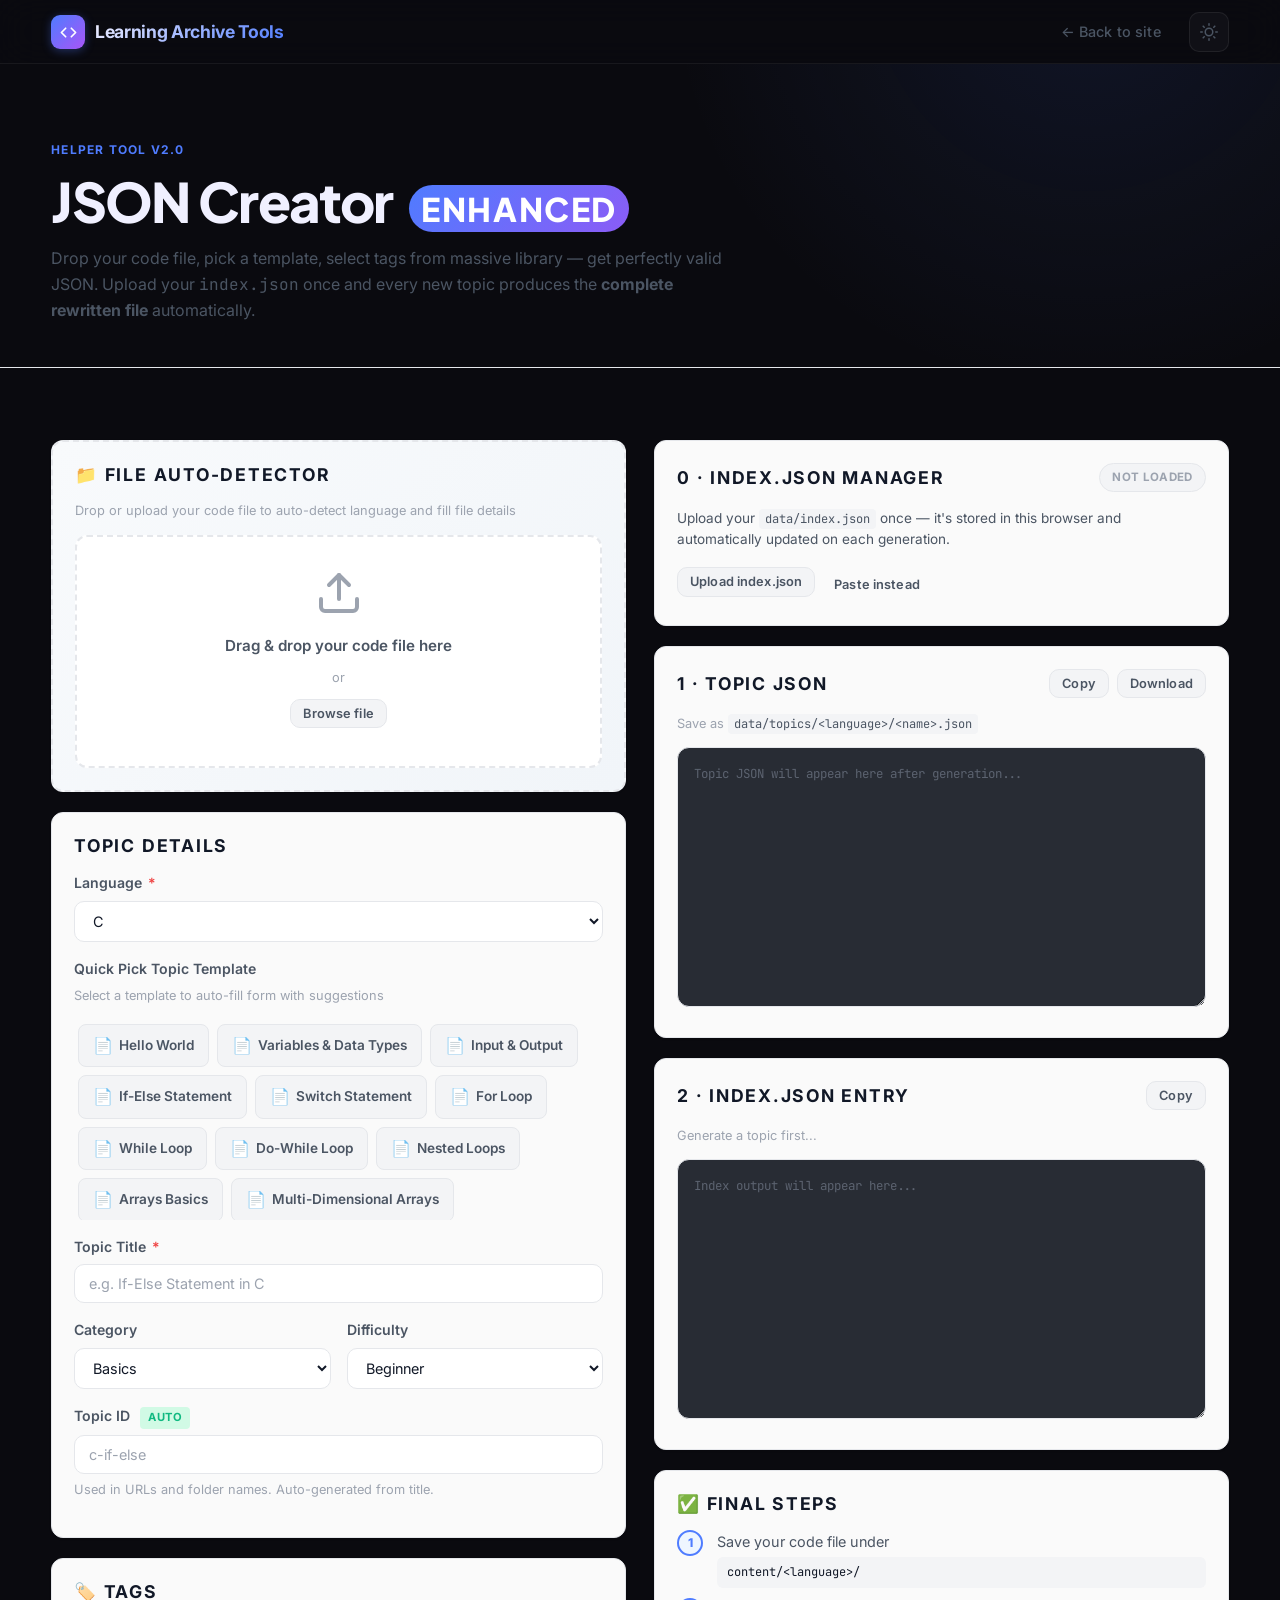
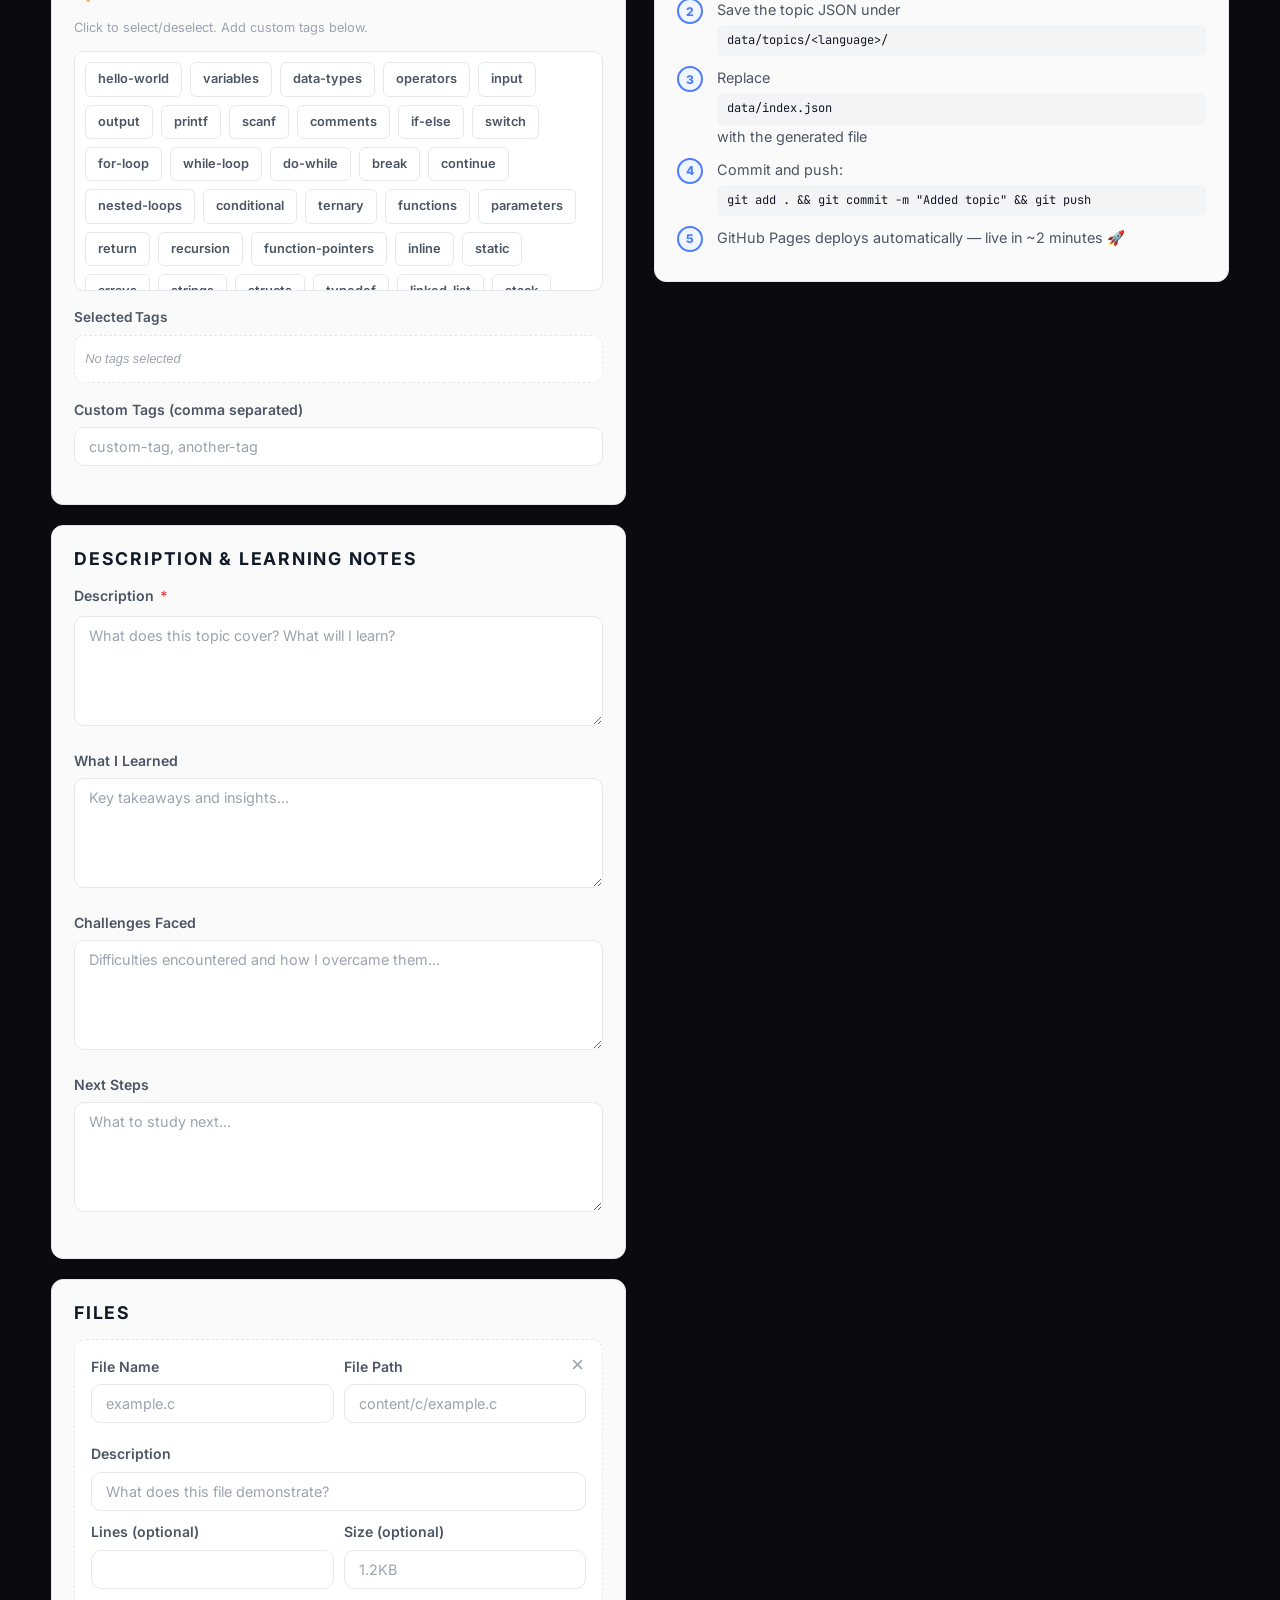
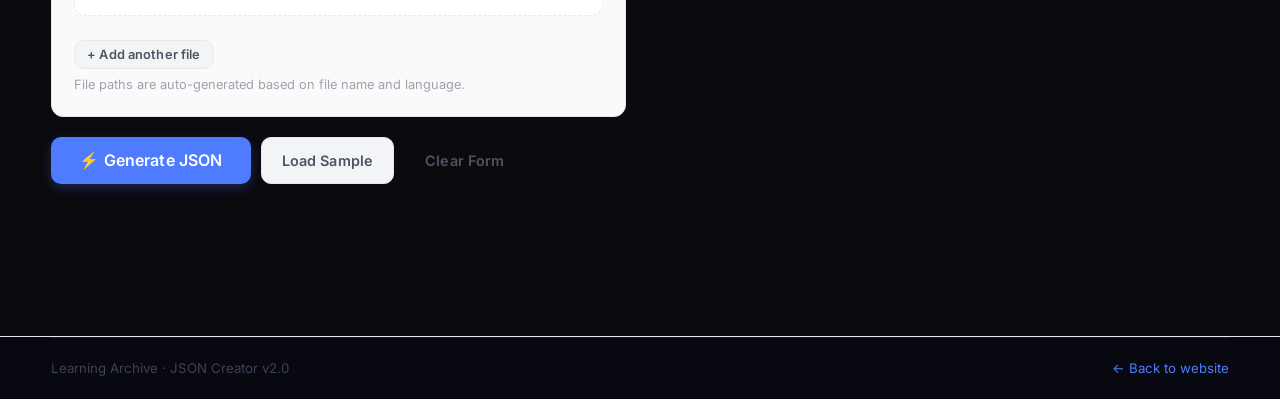
==== commit a9550c00: "update" ====
--- a/tools/json-creator.html
+++ b/tools/json-creator.html
@@ -4,65 +4,23 @@
   <meta charset="UTF-8">
   <meta name="viewport" content="width=device-width, initial-scale=1.0, viewport-fit=cover">
   <title>JSON Creator — Learning Archive Tool</title>
-  <meta name="description" content="Form-based generator that produces valid topic JSON and rewrites your full index.json automatically, with localStorage persistence.">
+  <meta name="description" content="Advanced form-based JSON generator with smart suggestions, file detection, and auto-rewriting index.json">
+  
+  <!-- Favicon -->
   <link rel="icon" href="data:image/svg+xml,%3Csvg xmlns='http://www.w3.org/2000/svg' viewBox='0 0 64 64'%3E%3Crect width='64' height='64' rx='14' fill='%234f7cff'/%3E%3Cpolyline points='24,20 12,32 24,44' fill='none' stroke='white' stroke-width='5' stroke-linecap='round' stroke-linejoin='round'/%3E%3Cpolyline points='40,20 52,32 40,44' fill='none' stroke='white' stroke-width='5' stroke-linecap='round' stroke-linejoin='round'/%3E%3C/svg%3E">
+  
+  <!-- Fonts -->
   <link rel="preconnect" href="https://fonts.googleapis.com">
   <link rel="preconnect" href="https://fonts.gstatic.com" crossorigin>
   <link href="https://fonts.googleapis.com/css2?family=Inter:wght@400;500;600;700;800&family=JetBrains+Mono:wght@400;600&family=Plus+Jakarta+Sans:wght@600;700;800&display=swap" rel="stylesheet">
+  
+  <!-- Stylesheets -->
   <link rel="stylesheet" href="../website/css/main.css">
   <link rel="stylesheet" href="../website/css/components.css">
   <link rel="stylesheet" href="../website/css/responsive.css">
-  <style>
-    .tool-layout { display: grid; grid-template-columns: 1fr 1fr; gap: 28px; align-items: start; }
-    @media (max-width: 1024px) { .tool-layout { grid-template-columns: 1fr; } }
-    .file-row-builder {
-      border: 1px dashed var(--border);
-      border-radius: var(--radius-lg);
-      padding: 14px;
-      margin-bottom: 10px;
-      position: relative;
-      background: var(--surface-1);
-    }
-    .file-row-builder .remove-file {
-      position: absolute; top: 8px; right: 8px;
-      border: none; background: transparent; color: var(--red);
-      font-size: 1.1rem; cursor: pointer; line-height: 1;
-    }
-    .output-area {
-      width: 100%;
-      min-height: 260px;
-      font-family: var(--font-mono);
-      font-size: 0.78rem;
-      line-height: 1.5;
-      padding: 14px;
-      border: 1px solid var(--border);
-      border-radius: var(--radius-lg);
-      background: var(--code-bg);
-      color: #abb2bf;
-      resize: vertical;
-      white-space: pre;
-    }
-    .step-list { counter-reset: step; list-style: none; margin: 0; }
-    .step-list li { counter-increment: step; position: relative; padding-left: 34px; margin-bottom: 10px; color: var(--text-2); font-size: 0.9rem; }
-    .step-list li::before {
-      content: counter(step);
-      position: absolute; left: 0; top: 0;
-      width: 24px; height: 24px;
-      display: grid; place-items: center;
-      border-radius: 50%;
-      background: var(--primary-tint); color: var(--primary);
-      font-size: 0.75rem; font-weight: 700;
-    }
-    .idx-pill {
-      font-size: 0.72rem; font-weight: 700;
-      padding: 3px 11px; border-radius: 9999px;
-      background: var(--surface-2); color: var(--text-3);
-      border: 1px solid var(--border);
-      letter-spacing: 0.03em;
-      white-space: nowrap;
-    }
-    .idx-pill.on { background: var(--green-tint); color: var(--green); border-color: var(--green-border); }
-  </style>
+  <link rel="stylesheet" href="creator.css">
+  
+  <!-- Theme Script (must run before body) -->
   <script>
     (function () {
       try {
@@ -75,10 +33,15 @@
 </head>
 <body>
 
+  <!-- ========== HEADER ========== -->
   <header class="site-header">
     <nav class="nav container">
       <a class="brand" href="../website/index.html">
-        <span class="brand-mark"><svg viewBox="0 0 24 24" fill="none" stroke="currentColor" stroke-width="2.4" stroke-linecap="round" stroke-linejoin="round"><polyline points="8 6 2 12 8 18"/><polyline points="16 6 22 12 16 18"/></svg></span>
+        <span class="brand-mark">
+          <svg viewBox="0 0 24 24" fill="none" stroke="currentColor" stroke-width="2.4" stroke-linecap="round" stroke-linejoin="round">
+            <polyline points="8 6 2 12 8 18"/><polyline points="16 6 22 12 16 18"/>
+          </svg>
+        </span>
         <span class="brand-name">Learning Archive Tools</span>
       </a>
       <ul class="nav-links" id="navLinks" style="display:flex">
@@ -88,160 +51,245 @@
     </nav>
   </header>
 
+  <!-- ========== MAIN ========== -->
   <main class="page-main">
 
+    <!-- Hero Section -->
     <section class="page-hero">
       <div class="container">
-        <span class="section-eyebrow">Helper tool</span>
-        <h1>JSON Creator</h1>
-        <p>Fill the form, get perfectly valid JSON. Upload your <code>index.json</code> once — it's stored in this browser, and from then on every new topic produces the <strong>complete rewritten index.json</strong> automatically. No manual pasting, no count errors.</p>
+        <span class="section-eyebrow">Helper tool v2.0</span>
+        <h1>JSON Creator <span class="hero-badge">Enhanced</span></h1>
+        <p>Drop your code file, pick a template, select tags from massive library — get perfectly valid JSON. Upload your <code>index.json</code> once and every new topic produces the <strong>complete rewritten file</strong> automatically.</p>
       </div>
     </section>
 
+    <!-- Tool Section -->
     <section class="section">
       <div class="container tool-layout">
 
-        <!-- LEFT: form -->
-        <div>
-          <div class="side-card" style="padding:22px">
-            <h3 style="margin-bottom:16px">Topic details</h3>
-
-            <div class="form-group">
-              <label for="t-title">Topic title <span class="req">*</span></label>
-              <input class="form-control" id="t-title" placeholder="e.g. Pointers in C">
-            </div>
-
-            <div style="display:grid;grid-template-columns:1fr 1fr;gap:14px">
+        <!-- ========== LEFT COLUMN: FORM ========== -->
+        <div class="form-column">
+
+          <!-- File Auto-Detector -->
+          <div class="side-card file-detector-card">
+            <h3>📁 File Auto-Detector</h3>
+            <p class="form-hint mb-1">Drop or upload your code file to auto-detect language and fill file details</p>
+            
+            <div class="drop-zone" id="dropZone">
+              <svg class="drop-icon" viewBox="0 0 24 24" fill="none" stroke="currentColor" stroke-width="2" stroke-linecap="round" stroke-linejoin="round">
+                <path d="M21 15v4a2 2 0 0 1-2 2H5a2 2 0 0 1-2-2v-4"/>
+                <polyline points="17 8 12 3 7 8"/>
+                <line x1="12" y1="3" x2="12" y2="15"/>
+              </svg>
+              <p class="drop-text">Drag & drop your code file here</p>
+              <p class="drop-subtext">or</p>
+              <label class="btn btn-secondary btn-sm" for="fileInput">Browse file</label>
+              <input type="file" id="fileInput" accept=".c,.py,.js,.java,.sql,.html,.css,.h,.cpp,.jsx,.ts,.tsx" hidden>
+            </div>
+
+            <div class="detected-info hidden" id="detectedInfo">
+              <div class="detected-badge">
+                <span class="badge-label">Detected:</span>
+                <span class="badge-lang" id="detectedLang">—</span>
+                <span class="badge-file" id="detectedFile">—</span>
+              </div>
+              <button class="btn-clear-detection" id="clearDetection" type="button">× Clear</button>
+            </div>
+          </div>
+
+          <!-- Topic Details -->
+          <div class="side-card mt-2">
+            <h3>Topic Details</h3>
+
+            <!-- Language Selector -->
+            <div class="form-group">
+              <label for="langSelect">Language <span class="req">*</span></label>
+              <select class="form-control" id="langSelect">
+                <option value="C">C</option>
+                <option value="Python">Python</option>
+                <option value="JavaScript">JavaScript</option>
+                <option value="Java">Java</option>
+                <option value="SQL">SQL</option>
+                <option value="HTML/CSS">HTML/CSS</option>
+              </select>
+            </div>
+
+            <!-- Topic Templates -->
+            <div class="form-group">
+              <label>Quick Pick Topic Template</label>
+              <p class="form-hint mb-1">Select a template to auto-fill form with suggestions</p>
+              <div class="topic-templates" id="topicTemplates">
+                <!-- Dynamically populated -->
+              </div>
+            </div>
+
+            <!-- Title -->
+            <div class="form-group">
+              <label for="topicTitle">Topic Title <span class="req">*</span></label>
+              <input class="form-control" id="topicTitle" type="text" placeholder="e.g. If-Else Statement in C">
+              <div class="field-error hidden" id="titleError"></div>
+            </div>
+
+            <!-- Category & Difficulty -->
+            <div class="form-row">
               <div class="form-group">
-                <label for="t-lang">Language <span class="req">*</span></label>
-                <select class="form-control" id="t-lang">
-                  <option value="C">C</option>
-                  <option value="Python">Python</option>
-                  <option value="JavaScript">JavaScript</option>
-                  <option value="Java">Java</option>
-                  <option value="SQL">SQL</option>
-                  <option value="HTML/CSS">HTML/CSS</option>
-                  <option value="Other">Other</option>
+                <label for="topicCategory">Category</label>
+                <select class="form-control" id="topicCategory">
+                  <!-- Dynamically populated -->
                 </select>
               </div>
               <div class="form-group">
-                <label for="t-diff">Difficulty</label>
-                <select class="form-control" id="t-diff">
-                  <option value="beginner">beginner</option>
-                  <option value="intermediate">intermediate</option>
-                  <option value="advanced">advanced</option>
+                <label for="topicDifficulty">Difficulty</label>
+                <select class="form-control" id="topicDifficulty">
+                  <option value="beginner">Beginner</option>
+                  <option value="intermediate">Intermediate</option>
+                  <option value="advanced">Advanced</option>
                 </select>
               </div>
             </div>
 
-            <div style="display:grid;grid-template-columns:1fr 1fr;gap:14px">
-              <div class="form-group">
-                <label for="t-cat">Category</label>
-                <input class="form-control" id="t-cat" placeholder="e.g. Data Structures">
-              </div>
-              <div class="form-group">
-                <label for="t-id">Topic ID (auto)</label>
-                <input class="form-control" id="t-id" placeholder="c-pointers">
-                <p class="form-hint">Used in URLs and ZIP folder names.</p>
-              </div>
-            </div>
-
-            <div class="form-group">
-              <label for="t-tags">Tags (comma separated)</label>
-              <input class="form-control" id="t-tags" placeholder="pointers, memory, advanced">
-            </div>
-
-            <div class="form-group">
-              <label for="t-desc">Description <span class="req">*</span></label>
-              <textarea class="form-control" id="t-desc" placeholder="What this topic covers…"></textarea>
-            </div>
-
-            <div class="form-group">
-              <label for="t-learned">What I learned</label>
-              <textarea class="form-control" id="t-learned" style="min-height:70px"></textarea>
-            </div>
-            <div class="form-group">
-              <label for="t-challenges">Challenges faced</label>
-              <textarea class="form-control" id="t-challenges" style="min-height:70px"></textarea>
-            </div>
-            <div class="form-group">
-              <label for="t-next">Next steps</label>
-              <textarea class="form-control" id="t-next" style="min-height:70px"></textarea>
-            </div>
-          </div>
-
-          <div class="side-card mt-2" style="padding:22px">
-            <h3 style="margin-bottom:16px">Files</h3>
+            <!-- Topic ID (auto) -->
+            <div class="form-group">
+              <label for="topicId">Topic ID <span class="badge-auto">auto</span></label>
+              <input class="form-control" id="topicId" type="text" placeholder="c-if-else">
+              <p class="form-hint">Used in URLs and folder names. Auto-generated from title.</p>
+            </div>
+          </div>
+
+          <!-- Tags Section -->
+          <div class="side-card mt-2">
+            <h3>🏷️ Tags</h3>
+            <p class="form-hint mb-1">Click to select/deselect. Add custom tags below.</p>
+
+            <!-- Tag Suggestions -->
+            <div class="tag-suggestions" id="tagSuggestions">
+              <!-- Dynamically populated pills -->
+            </div>
+
+            <!-- Selected Tags Display -->
+            <div class="selected-tags-wrap">
+              <label class="tag-section-label">Selected Tags</label>
+              <div class="selected-tags" id="selectedTags">
+                <span class="no-tags-msg">No tags selected</span>
+              </div>
+            </div>
+
+            <!-- Custom Tags Input -->
+            <div class="form-group mt-1">
+              <label for="customTags">Custom Tags (comma separated)</label>
+              <input class="form-control" id="customTags" type="text" placeholder="custom-tag, another-tag">
+            </div>
+          </div>
+
+          <!-- Description & Notes -->
+          <div class="side-card mt-2">
+            <h3>Description & Learning Notes</h3>
+
+            <div class="form-group">
+              <label for="topicDesc">Description <span class="req">*</span></label>
+              <div class="desc-actions" id="descActions">
+                <button class="btn-use-starter hidden" id="useDescStarter" type="button">✨ Use starter text</button>
+              </div>
+              <textarea class="form-control" id="topicDesc" rows="4" placeholder="What does this topic cover? What will I learn?"></textarea>
+              <div class="field-error hidden" id="descError"></div>
+            </div>
+
+            <div class="form-group">
+              <label for="whatLearned">What I Learned</label>
+              <textarea class="form-control" id="whatLearned" rows="3" placeholder="Key takeaways and insights..."></textarea>
+            </div>
+
+            <div class="form-group">
+              <label for="challenges">Challenges Faced</label>
+              <textarea class="form-control" id="challenges" rows="3" placeholder="Difficulties encountered and how I overcame them..."></textarea>
+            </div>
+
+            <div class="form-group">
+              <label for="nextSteps">Next Steps</label>
+              <textarea class="form-control" id="nextSteps" rows="3" placeholder="What to study next..."></textarea>
+            </div>
+          </div>
+
+          <!-- Files Section -->
+          <div class="side-card mt-2">
+            <h3>Files</h3>
             <div id="fileRows"></div>
-            <button class="btn btn-secondary btn-sm" id="addFileBtn" type="button">+ Add another file</button>
-            <p class="form-hint mt-1">Save the actual code in <code>content/&lt;language&gt;/</code> first, then reference the path here (e.g. <code>content/c/loops.c</code>).</p>
-          </div>
-
-          <div style="display:flex;gap:10px;flex-wrap:wrap" class="mt-2">
-            <button class="btn btn-primary btn-lg" id="generateBtn" type="button">⚡ Generate JSON</button>
-            <button class="btn btn-secondary" id="loadSampleBtn" type="button">Load sample</button>
-            <button class="btn btn-ghost" id="clearFormBtn" type="button">Clear form</button>
-          </div>
+            <button class="btn btn-secondary btn-sm mt-1" id="addFileBtn" type="button">+ Add another file</button>
+            <p class="form-hint mt-1">File paths are auto-generated based on file name and language.</p>
+          </div>
+
+          <!-- Action Buttons -->
+          <div class="form-actions mt-2">
+            <button class="btn btn-primary btn-lg" id="generateBtn" type="button">
+              <span class="btn-text">⚡ Generate JSON</span>
+              <span class="btn-loader hidden">Generating...</span>
+            </button>
+            <button class="btn btn-secondary" id="loadSampleBtn" type="button">Load Sample</button>
+            <button class="btn btn-ghost" id="clearFormBtn" type="button">Clear Form</button>
+          </div>
+
         </div>
 
-        <!-- RIGHT: index manager + outputs -->
-        <div>
-
-          <!-- 0 · index.json manager -->
-          <div class="side-card" style="padding:22px">
-            <div style="display:flex;justify-content:space-between;align-items:center;margin-bottom:10px;flex-wrap:wrap;gap:8px">
-              <h3 style="margin:0">0 · index.json Manager</h3>
-              <span class="idx-pill" id="idxStatusPill">No index loaded</span>
-            </div>
-            <p class="form-hint" id="idxStatusText" style="margin-bottom:14px"></p>
-            <div style="display:flex;gap:8px;flex-wrap:wrap">
-              <label class="btn btn-secondary btn-sm" for="idxFile" style="cursor:pointer">Upload index.json</label>
-              <input type="file" id="idxFile" accept=".json,application/json" hidden>
-              <button class="btn btn-ghost btn-sm" id="idxPasteToggle" type="button">Paste instead</button>
-              <button class="btn btn-ghost btn-sm hidden" id="idxRemoveBtn" type="button" style="color:var(--red)">Remove stored</button>
-            </div>
-            <div id="idxPasteBox" class="hidden" style="margin-top:12px">
-              <textarea class="form-control" id="idxPasteArea" placeholder="Paste the full contents of data/index.json here…" style="min-height:120px;font-family:var(--font-mono);font-size:0.75rem"></textarea>
-              <button class="btn btn-secondary btn-sm mt-1" id="idxPasteLoad" type="button">Load from pasted text</button>
-            </div>
-          </div>
-
-          <!-- 1 · topic JSON -->
-          <div class="side-card mt-2" style="padding:22px">
-            <div style="display:flex;justify-content:space-between;align-items:center;margin-bottom:12px;flex-wrap:wrap;gap:8px">
-              <h3 style="margin:0">1 · Topic JSON</h3>
-              <div style="display:flex;gap:8px">
+        <!-- ========== RIGHT COLUMN: OUTPUTS ========== -->
+        <div class="output-column">
+
+          <!-- Index Manager -->
+          <div class="side-card">
+            <div class="card-header">
+              <h3>0 · index.json Manager</h3>
+              <span class="status-pill" id="indexStatusPill">Not loaded</span>
+            </div>
+            <p class="status-text" id="indexStatusText"></p>
+            <div class="index-actions">
+              <label class="btn btn-secondary btn-sm" for="indexFile">Upload index.json</label>
+              <input type="file" id="indexFile" accept=".json,application/json" hidden>
+              <button class="btn btn-ghost btn-sm" id="indexPasteToggle" type="button">Paste instead</button>
+              <button class="btn btn-ghost btn-sm hidden" id="indexRemoveBtn" type="button">Remove stored</button>
+            </div>
+            <div class="paste-box hidden" id="indexPasteBox">
+              <textarea class="form-control" id="indexPasteArea" rows="6" placeholder="Paste your index.json contents here..."></textarea>
+              <button class="btn btn-secondary btn-sm mt-1" id="indexPasteLoad" type="button">Load from pasted text</button>
+            </div>
+          </div>
+
+          <!-- Topic JSON Output -->
+          <div class="side-card mt-2">
+            <div class="card-header">
+              <h3>1 · Topic JSON</h3>
+              <div class="output-actions">
                 <button class="btn btn-sm btn-secondary" id="copyTopicBtn" type="button">Copy</button>
-                <button class="btn btn-sm btn-secondary" id="downloadTopicBtn" type="button">Download .json</button>
+                <button class="btn btn-sm btn-secondary" id="downloadTopicBtn" type="button">Download</button>
               </div>
             </div>
             <p class="form-hint mb-1">Save as <code>data/topics/&lt;language&gt;/&lt;name&gt;.json</code></p>
-            <textarea class="output-area" id="topicOutput" readonly placeholder="Topic JSON will appear here…"></textarea>
-          </div>
-
-          <!-- 2 · index output (snippet OR full rewrite) -->
-          <div class="side-card mt-2" style="padding:22px">
-            <div style="display:flex;justify-content:space-between;align-items:center;margin-bottom:12px;flex-wrap:wrap;gap:8px">
-              <h3 style="margin:0" id="indexOutputTitle">2 · index.json entry</h3>
-              <div style="display:flex;gap:8px">
+            <textarea class="output-area" id="topicOutput" readonly placeholder="Topic JSON will appear here after generation..."></textarea>
+          </div>
+
+          <!-- Index Output -->
+          <div class="side-card mt-2">
+            <div class="card-header">
+              <h3 id="indexOutputTitle">2 · index.json Entry</h3>
+              <div class="output-actions">
                 <button class="btn btn-sm btn-secondary" id="copyIndexBtn" type="button">Copy</button>
                 <button class="btn btn-sm btn-download hidden" id="downloadIndexBtn" type="button">Download index.json</button>
               </div>
             </div>
-            <p class="form-hint mb-1" id="indexOutputHint"></p>
-            <textarea class="output-area" id="indexOutput" readonly style="min-height:180px" placeholder="Index output will appear here…"></textarea>
-          </div>
-
-          <div class="side-card mt-2" style="padding:22px">
-            <h3 style="margin-bottom:14px">Then finish the loop</h3>
+            <p class="form-hint mb-1" id="indexOutputHint">Generate a topic first...</p>
+            <textarea class="output-area" id="indexOutput" readonly placeholder="Index output will appear here..."></textarea>
+          </div>
+
+          <!-- Instructions -->
+          <div class="side-card mt-2">
+            <h3>✅ Final Steps</h3>
             <ol class="step-list">
-              <li>Save your code file under <code>content/&lt;language&gt;/</code>.</li>
-              <li>Save the generated topic JSON under <code>data/topics/&lt;language&gt;/</code>.</li>
-              <li>Replace <code>data/index.json</code> with the rewritten file above (or paste the snippet if you didn't load one).</li>
-              <li><code>git add . && git commit -m "Added: &lt;topic title&gt;" && git push origin main</code></li>
-              <li>GitHub Pages redeploys automatically — live in ~2 minutes. 🚀</li>
+              <li>Save your code file under <code>content/&lt;language&gt;/</code></li>
+              <li>Save the topic JSON under <code>data/topics/&lt;language&gt;/</code></li>
+              <li>Replace <code>data/index.json</code> with the generated file</li>
+              <li>Commit and push: <code>git add . && git commit -m "Added topic" && git push</code></li>
+              <li>GitHub Pages deploys automatically — live in ~2 minutes 🚀</li>
             </ol>
           </div>
+
         </div>
 
       </div>
@@ -249,401 +297,16 @@
 
   </main>
 
+  <!-- ========== FOOTER ========== -->
   <footer class="site-footer">
     <div class="container footer-bottom">
-      <span>Learning Archive · JSON Creator Tool</span>
-      <span><a href="../website/index.html">← Back to the website</a></span>
+      <span>Learning Archive · JSON Creator v2.0</span>
+      <span><a href="../website/index.html">← Back to website</a></span>
     </div>
   </footer>
 
-  <script>
-  (function () {
-    "use strict";
-
-    const LANG_FOLDER = {
-      "C": "c", "Python": "python", "JavaScript": "javascript",
-      "Java": "java", "SQL": "sql", "HTML/CSS": "html-css", "Other": "other"
-    };
-    const LS_KEY = "arcIndexJson";
-    let savedIndex = null;
-
-    const esc = (s) => String(s).replace(/[&<>"]/g, (c) => ({ "&": "&amp;", "<": "&lt;", ">": "&gt;", '"': "&quot;" }[c]));
-
-    /* ================= index.json manager ================= */
-
-    function saveIndexToLS(obj) {
-      try { localStorage.setItem(LS_KEY, JSON.stringify(obj)); } catch (e) { /* quota */ }
-    }
-
-    function renderIndexStatus() {
-      const pill = document.getElementById("idxStatusPill");
-      const text = document.getElementById("idxStatusText");
-      const removeBtn = document.getElementById("idxRemoveBtn");
-      if (savedIndex) {
-        const m = savedIndex.metadata || {};
-        const n = (savedIndex.topics || []).length;
-        const files = typeof m.totalFiles === "number" ? m.totalFiles : "?";
-        pill.textContent = "Loaded ✓";
-        pill.classList.add("on");
-        text.innerHTML = `Storing <b>${n}</b> topic${n === 1 ? "" : "s"} · ${files} files · last updated <code>${esc(m.lastUpdated || "—")}</code>. Every generate merges the new entry in, fixes the metadata, and rewrites this stored copy.`;
-        removeBtn.classList.remove("hidden");
-      } else {
-        pill.textContent = "No index loaded";
-        pill.classList.remove("on");
-        text.innerHTML = `Upload your current <code>data/index.json</code> once — it's stored in this browser (localStorage). From then on, generating a topic gives you the <b>full rewritten index.json</b> automatically.`;
-        removeBtn.classList.add("hidden");
-      }
-    }
-
-    function adoptIndex(parsed) {
-      if (!parsed || typeof parsed !== "object" || Array.isArray(parsed) || !Array.isArray(parsed.topics)) {
-        throw new Error('that does not look like index.json (missing the "topics" array)');
-      }
-      if (!parsed.metadata || typeof parsed.metadata !== "object") {
-        parsed.metadata = {};
-      }
-      savedIndex = parsed;
-      saveIndexToLS(parsed);
-      renderIndexStatus();
-    }
-
-    function loadSavedIndex() {
-      try {
-        const raw = localStorage.getItem(LS_KEY);
-        if (raw) adoptIndex(JSON.parse(raw));
-      } catch (e) { savedIndex = null; }
-      renderIndexStatus();
-    }
-
-    document.getElementById("idxFile").addEventListener("change", (e) => {
-      const file = e.target.files[0];
-      if (!file) return;
-      const reader = new FileReader();
-      reader.onload = () => {
-        try {
-          adoptIndex(JSON.parse(reader.result));
-        } catch (err) {
-          alert("Could not load index.json: " + err.message);
-        }
-      };
-      reader.readAsText(file);
-      e.target.value = "";
-    });
-
-    document.getElementById("idxPasteToggle").addEventListener("click", () => {
-      document.getElementById("idxPasteBox").classList.toggle("hidden");
-    });
-
-    document.getElementById("idxPasteLoad").addEventListener("click", () => {
-      const raw = document.getElementById("idxPasteArea").value.trim();
-      if (!raw) { alert("Paste your index.json contents first."); return; }
-      try {
-        adoptIndex(JSON.parse(raw));
-        document.getElementById("idxPasteBox").classList.add("hidden");
-      } catch (err) {
-        alert("Could not parse: " + err.message);
-      }
-    });
-
-    document.getElementById("idxRemoveBtn").addEventListener("click", () => {
-      if (!confirm("Remove the stored index.json from this browser? (Your repo file is not touched.)")) return;
-      savedIndex = null;
-      localStorage.removeItem(LS_KEY);
-      renderIndexStatus();
-    });
-
-    document.getElementById("downloadIndexBtn").addEventListener("click", () => {
-      if (!savedIndex) return;
-      const blob = new Blob([JSON.stringify(savedIndex, null, 2)], { type: "application/json" });
-      const url = URL.createObjectURL(blob);
-      const a = document.createElement("a");
-      a.href = url; a.download = "index.json";
-      document.body.appendChild(a); a.click(); a.remove();
-      setTimeout(() => URL.revokeObjectURL(url), 4000);
-    });
-
-    /* ================= theme toggle ================= */
-
-    const themeBtn = document.getElementById("themeToggle");
-    if (themeBtn) {
-      const sunSVG = '<svg viewBox="0 0 24 24" fill="none" stroke="currentColor" stroke-width="2" stroke-linecap="round"><circle cx="12" cy="12" r="5"/><line x1="12" y1="1" x2="12" y2="3"/><line x1="12" y1="21" x2="12" y2="23"/><line x1="4.22" y1="4.22" x2="5.64" y2="5.64"/><line x1="18.36" y1="18.36" x2="19.78" y2="19.78"/><line x1="1" y1="12" x2="3" y2="12"/><line x1="21" y1="12" x2="23" y2="12"/><line x1="4.22" y1="19.78" x2="5.64" y2="18.36"/><line x1="18.36" y1="5.64" x2="19.78" y2="4.22"/></svg>';
-      const moonSVG = '<svg viewBox="0 0 24 24" fill="none" stroke="currentColor" stroke-width="2" stroke-linecap="round" stroke-linejoin="round"><path d="M21 12.79A9 9 0 1 1 11.21 3 7 7 0 0 0 21 12.79z"/></svg>';
-      const sync = () => {
-        /* show what you would switch TO (dark is the default) */
-        themeBtn.innerHTML = document.documentElement.getAttribute("data-theme") === "light" ? moonSVG : sunSVG;
-      };
-      themeBtn.addEventListener("click", () => {
-        const light = document.documentElement.getAttribute("data-theme") === "light";
-        if (light) { document.documentElement.removeAttribute("data-theme"); localStorage.setItem("theme", "dark"); }
-        else { document.documentElement.setAttribute("data-theme", "light"); localStorage.setItem("theme", "light"); }
-        sync();
-      });
-      sync();
-    }
-
-    /* ================= file rows ================= */
-
-    const fileRows = document.getElementById("fileRows");
-
-    function addFileRow(data = {}) {
-      const row = document.createElement("div");
-      row.className = "file-row-builder";
-      row.innerHTML = `
-        <button class="remove-file" title="Remove file" type="button">×</button>
-        <div style="display:grid;grid-template-columns:1fr 1fr;gap:10px">
-          <div class="form-group" style="margin-bottom:10px">
-            <label>File name</label>
-            <input class="form-control f-name" placeholder="pointers-basic.c" value="">
-          </div>
-          <div class="form-group" style="margin-bottom:10px">
-            <label>File path</label>
-            <input class="form-control f-path" placeholder="content/c/pointers-basic.c" value="">
-          </div>
-        </div>
-        <div class="form-group" style="margin-bottom:10px">
-          <label>Description</label>
-          <input class="form-control f-desc" placeholder="What does this file demonstrate?" value="">
-        </div>
-        <div style="display:grid;grid-template-columns:1fr 1fr;gap:10px">
-          <div class="form-group" style="margin-bottom:0">
-            <label>Lines (optional)</label>
-            <input class="form-control f-lines" type="number" min="0" value="">
-          </div>
-          <div class="form-group" style="margin-bottom:0">
-            <label>Size (optional)</label>
-            <input class="form-control f-size" placeholder="1.2KB" value="">
-          </div>
-        </div>`;
-      row.querySelector(".remove-file").addEventListener("click", () => row.remove());
-      if (data.name) row.querySelector(".f-name").value = data.name;
-      if (data.path) row.querySelector(".f-path").value = data.path;
-      if (data.desc) row.querySelector(".f-desc").value = data.desc;
-      if (data.lines) row.querySelector(".f-lines").value = data.lines;
-      if (data.size) row.querySelector(".f-size").value = data.size;
-      fileRows.appendChild(row);
-    }
-
-    document.getElementById("addFileBtn").addEventListener("click", () => {
-      const lang = document.getElementById("t-lang").value;
-      addFileRow({ path: `content/${LANG_FOLDER[lang]}/` });
-    });
-    addFileRow();
-
-    /* ================= helpers ================= */
-
-    function slugify(s) {
-      return String(s).toLowerCase().trim()
-        .replace(/[^a-z0-9]+/g, "-")
-        .replace(/^-+|-+$/g, "");
-    }
-    function nowISO() {
-      return new Date().toISOString().replace(/\.\d{3}Z$/, "Z");
-    }
-    function todayDate() {
-      return nowISO().slice(0, 10);
-    }
-    function parseTags(raw) {
-      return String(raw).split(",").map((t) => slugify(t)).filter(Boolean);
-    }
-
-    /* auto-suggest topic id */
-    const titleInput = document.getElementById("t-title");
-    const langSelect = document.getElementById("t-lang");
-    const idInput = document.getElementById("t-id");
-    let idTouched = false;
-    idInput.addEventListener("input", () => { idTouched = idInput.value.trim() !== ""; });
-    function refreshId() {
-      if (idTouched) return;
-      const langPrefix = { C: "c", Python: "python", JavaScript: "js", Java: "java", SQL: "sql", "HTML/CSS": "web", Other: "misc" }[langSelect.value] || "misc";
-      const slug = slugify(titleInput.value);
-      idInput.value = slug ? `${langPrefix}-${slug}` : "";
-    }
-    titleInput.addEventListener("input", refreshId);
-    langSelect.addEventListener("change", refreshId);
-
-    /* ================= generation ================= */
-
-    function collectFiles() {
-      return [...fileRows.querySelectorAll(".file-row-builder")].map((row, i) => {
-        const name = row.querySelector(".f-name").value.trim();
-        const path = row.querySelector(".f-path").value.trim();
-        if (!name && !path) return null;
-        const entry = {
-          id: "file-" + String(i + 1).padStart(3, "0"),
-          fileName: name || path.split("/").pop(),
-          filePath: path || `content/${LANG_FOLDER[langSelect.value]}/${name}`,
-          description: row.querySelector(".f-desc").value.trim(),
-          dateAdded: nowISO()
-        };
-        const lines = row.querySelector(".f-lines").value;
-        if (lines) entry.lines = parseInt(lines, 10);
-        const size = row.querySelector(".f-size").value.trim();
-        if (size) entry.size = size;
-        return entry;
-      }).filter(Boolean);
-    }
-
-    function generate() {
-      const title = titleInput.value.trim();
-      const language = langSelect.value;
-      const id = idInput.value.trim() || slugify(`${language}-${title}`);
-      if (!title) { alert("Please enter a topic title."); titleInput.focus(); return null; }
-
-      const files = collectFiles();
-      if (!files.length) { alert("Add at least one file (name + path)."); return null; }
-      files.forEach((f) => {
-        if (!/^content\//.test(f.filePath)) {
-          console.warn(`Heads up: "${f.filePath}" does not start with content/ — double-check the path.`);
-        }
-      });
-
-      const tags = parseTags(document.getElementById("t-tags").value);
-      const description = document.getElementById("t-desc").value.trim();
-
-      const topicJSON = {
-        topic: {
-          id,
-          title,
-          language,
-          category: document.getElementById("t-cat").value.trim() || undefined,
-          difficulty: document.getElementById("t-diff").value,
-          dateCreated: nowISO(),
-          lastUpdated: nowISO(),
-          tags,
-          description,
-          learningNotes: {
-            whatILearned: document.getElementById("t-learned").value.trim(),
-            challenges: document.getElementById("t-challenges").value.trim(),
-            nextSteps: document.getElementById("t-next").value.trim()
-          }
-        },
-        files
-      };
-
-      const indexEntry = {
-        id,
-        title,
-        language,
-        dateCreated: todayDate(),
-        lastUpdated: todayDate(),
-        fileCount: files.length,
-        tags,
-        description: description.slice(0, 220),
-        topicFile: `data/topics/${LANG_FOLDER[language]}/${slugify(title.split(" in ")[0]) || slugify(title)}.json`
-      };
-
-      return { topicJSON, indexEntry, id };
-    }
-
-    document.getElementById("generateBtn").addEventListener("click", () => {
-      const out = generate();
-      if (!out) return;
-      document.getElementById("topicOutput").value = JSON.stringify(out.topicJSON, null, 2);
-
-      const titleEl = document.getElementById("indexOutputTitle");
-      const hintEl = document.getElementById("indexOutputHint");
-      const dlBtn = document.getElementById("downloadIndexBtn");
-      const outputEl = document.getElementById("indexOutput");
-
-      if (savedIndex) {
-        /* merge into the stored index, rewriting it completely */
-        const existingIdx = savedIndex.topics.findIndex((t) => t.id === out.id);
-        if (existingIdx !== -1) {
-          const ok = confirm(`Topic id "${out.id}" already exists in your loaded index.json.\n\nOK = replace that entry with this one.\nCancel = abort.`);
-          if (!ok) return;
-          savedIndex.topics.splice(existingIdx, 1);
-        }
-        const updated = JSON.parse(JSON.stringify(savedIndex));
-        updated.topics = [out.indexEntry, ...updated.topics];
-        updated.metadata.totalTopics = updated.topics.length;
-        updated.metadata.totalFiles = updated.topics.reduce((s, t) => s + (t.fileCount || 0), 0);
-        updated.metadata.lastUpdated = nowISO();
-        if (!Array.isArray(updated.metadata.languages)) updated.metadata.languages = [];
-        if (!updated.metadata.languages.includes(out.indexEntry.language)) {
-          updated.metadata.languages.push(out.indexEntry.language);
-        }
-        if (!updated.metadata.firstEntryDate) {
-          updated.metadata.firstEntryDate = out.indexEntry.dateCreated;
-        }
-        savedIndex = updated;
-        saveIndexToLS(updated);           /* rewrite localStorage with the new lines */
-        renderIndexStatus();
-
-        outputEl.value = JSON.stringify(updated, null, 2);
-        titleEl.textContent = "2 · Updated index.json (full file)";
-        hintEl.innerHTML = `Your <b>complete rewritten index.json</b> — the new entry is merged in, counts and dates are fixed, and the stored copy was updated. Download it and replace <code>data/index.json</code>.`;
-        dlBtn.classList.remove("hidden");
-      } else {
-        outputEl.value = JSON.stringify(out.indexEntry, null, 2);
-        titleEl.textContent = "2 · index.json entry";
-        hintEl.innerHTML = `Paste inside the <code>"topics": [ … ]</code> array of <code>data/index.json</code>, then update <code>totalTopics</code>, <code>totalFiles</code>, <code>languages</code> and <code>lastUpdated</code>. <b>Tip:</b> upload your index.json above to get full automatic rewrites instead.`;
-        dlBtn.classList.add("hidden");
-      }
-    });
-
-    /* ================= copy / download (topic) ================= */
-
-    async function copyFrom(id, btn) {
-      const text = document.getElementById(id).value;
-      if (!text) { alert("Generate the JSON first."); return; }
-      try {
-        await navigator.clipboard.writeText(text);
-        const old = btn.textContent;
-        btn.textContent = "Copied!";
-        setTimeout(() => { btn.textContent = old; }, 1500);
-      } catch (e) {
-        document.getElementById(id).select();
-        document.execCommand("copy");
-      }
-    }
-    document.getElementById("copyTopicBtn").addEventListener("click", (e) => copyFrom("topicOutput", e.target));
-    document.getElementById("copyIndexBtn").addEventListener("click", (e) => copyFrom("indexOutput", e.target));
-
-    document.getElementById("downloadTopicBtn").addEventListener("click", () => {
-      const text = document.getElementById("topicOutput").value;
-      if (!text) { alert("Generate the JSON first."); return; }
-      const id = (idInput.value.trim() || "topic").replace(/[^a-z0-9-]/gi, "-").toLowerCase();
-      const blob = new Blob([text], { type: "application/json" });
-      const url = URL.createObjectURL(blob);
-      const a = document.createElement("a");
-      a.href = url; a.download = `${id}.json`;
-      document.body.appendChild(a); a.click(); a.remove();
-      setTimeout(() => URL.revokeObjectURL(url), 4000);
-    });
-
-    /* ================= sample / clear ================= */
-
-    document.getElementById("loadSampleBtn").addEventListener("click", () => {
-      titleInput.value = "Pointers in C";
-      langSelect.value = "C";
-      document.getElementById("t-cat").value = "Memory Management";
-      document.getElementById("t-diff").value = "intermediate";
-      document.getElementById("t-tags").value = "pointers, memory, advanced";
-      document.getElementById("t-desc").value = "Complete exploration of pointers in C. Covers basics, pointer arithmetic, pointers to pointers, and common pitfalls.";
-      document.getElementById("t-learned").value = "Pointers store memory addresses. Pointer arithmetic was tricky but is clicking now.";
-      document.getElementById("t-challenges").value = "Segmentation faults when dereferencing null pointers. Learned to always initialise.";
-      document.getElementById("t-next").value = "Study function pointers and dynamic memory allocation.";
-      idTouched = false;
-      refreshId();
-      fileRows.innerHTML = "";
-      addFileRow({ name: "pointers-basic.c", path: "content/c/pointers-basic.c", desc: "Introduction to pointers, declaration and basic usage", lines: 67, size: "2.2KB" });
-      addFileRow({ name: "pointers-advanced.c", path: "content/c/pointers-advanced.c", desc: "Pointer arithmetic and complex pointer operations", lines: 79, size: "2.5KB" });
-    });
-
-    document.getElementById("clearFormBtn").addEventListener("click", () => {
-      document.querySelectorAll("#t-title,#t-cat,#t-id,#t-tags,#t-desc,#t-learned,#t-challenges,#t-next").forEach((el) => { el.value = ""; });
-      idTouched = false;
-      fileRows.innerHTML = "";
-      addFileRow();
-      document.getElementById("topicOutput").value = "";
-      document.getElementById("indexOutput").value = "";
-      /* the stored index.json is intentionally kept */
-      renderIndexStatus();
-    });
-
-    /* ================= boot ================= */
-    loadSavedIndex();
-  })();
-  </script>
+  <!-- ========== SCRIPTS ========== -->
+  <script src="creator.js"></script>
+
 </body>
-</html>
+</html>
--- a/tools/creator.css
+++ b/tools/creator.css
@@ -0,0 +1,1213 @@
+/* ============================================
+   JSON Creator v2.0 - Custom Styles
+   Complete file with fixed Dark Mode
+   ============================================ */
+
+:root {
+  --creator-primary: #4f7cff;
+  --creator-primary-hover: #3d6eef;
+  --creator-success: #10b981;
+  --creator-success-tint: #d1fae5;
+  --creator-warning: #f59e0b;
+  --creator-warning-tint: #fef3c7;
+  --creator-danger: #ef4444;
+  --creator-danger-tint: #fee2e2;
+  --creator-purple: #8b5cf6;
+  --creator-purple-tint: #ede9fe;
+
+  /* Light mode - surfaces and text */
+  --surface-0: #ffffff;
+  --surface-1: #fafafa;
+  --surface-2: #f3f4f6;
+  --border: #e5e7eb;
+  --text-1: #111827;
+  --text-2: #4b5563;
+  --text-3: #9ca3af;
+  --code-bg: #282c34;
+  
+  /* Spacing */
+  --spacing-xs: 6px;
+  --spacing-sm: 10px;
+  --spacing-md: 16px;
+  --spacing-lg: 24px;
+  --spacing-xl: 32px;
+  
+  /* Animations */
+  --transition-fast: 150ms ease;
+  --transition-normal: 250ms ease;
+  --transition-slow: 350ms ease;
+}
+
+/* ============================================
+   LAYOUT
+   ============================================ */
+
+.tool-layout {
+  display: grid;
+  grid-template-columns: 1fr 1fr;
+  gap: 28px;
+  align-items: start;
+}
+
+@media (max-width: 1024px) {
+  .tool-layout {
+    grid-template-columns: 1fr;
+  }
+}
+
+.form-column,
+.output-column {
+  display: flex;
+  flex-direction: column;
+}
+
+.side-card {
+  background: var(--surface-1);
+  border: 1px solid var(--border);
+  border-radius: var(--radius-lg, 12px);
+  padding: 22px;
+  box-shadow: 0 1px 3px rgba(0, 0, 0, 0.05);
+  transition: box-shadow var(--transition-normal);
+  animation: fadeIn 0.3s ease;
+}
+
+.side-card:hover {
+  box-shadow: 0 4px 12px rgba(0, 0, 0, 0.08);
+}
+
+.side-card h3 {
+  margin: 0 0 var(--spacing-md) 0;
+  font-size: 1.1rem;
+  font-weight: 700;
+  color: var(--text-1);
+}
+
+.mt-1 { margin-top: 14px; }
+.mt-2 { margin-top: 20px; }
+.mb-1 { margin-bottom: 14px; }
+
+/* ============================================
+   HERO BADGE
+   ============================================ */
+
+.hero-badge {
+  display: inline-block;
+  font-size: 0.6em;
+  font-weight: 800;
+  padding: 4px 12px;
+  border-radius: 9999px;
+  background: linear-gradient(135deg, var(--creator-primary), var(--creator-purple));
+  color: white;
+  vertical-align: middle;
+  margin-left: 8px;
+  letter-spacing: 0.05em;
+  text-transform: uppercase;
+}
+
+/* ============================================
+   FILE DROP ZONE
+   ============================================ */
+
+.file-detector-card {
+  background: linear-gradient(135deg, #f8fafc 0%, #f1f5f9 100%);
+  border: 2px dashed var(--border);
+  position: relative;
+  overflow: hidden;
+}
+
+.drop-zone {
+  border: 2px dashed var(--border);
+  border-radius: var(--radius-lg, 12px);
+  padding: var(--spacing-xl) var(--spacing-md);
+  text-align: center;
+  background: var(--surface-0);
+  transition: all var(--transition-normal);
+  cursor: pointer;
+  position: relative;
+}
+
+.drop-zone:hover {
+  border-color: var(--creator-primary);
+  background: #eff6ff;
+  transform: translateY(-2px);
+}
+
+.drop-zone.dragover {
+  border-color: var(--creator-success);
+  background: var(--creator-success-tint);
+  border-style: solid;
+  box-shadow: 0 0 0 4px rgba(16, 185, 129, 0.1);
+}
+
+.drop-icon {
+  width: 48px;
+  height: 48px;
+  margin: 0 auto var(--spacing-sm);
+  color: var(--text-3);
+  transition: all var(--transition-normal);
+}
+
+.drop-zone:hover .drop-icon {
+  color: var(--creator-primary);
+  transform: translateY(-4px);
+}
+
+.drop-zone.dragover .drop-icon {
+  color: var(--creator-success);
+  animation: bounce 0.6s ease infinite;
+}
+
+@keyframes bounce {
+  0%, 100% { transform: translateY(0); }
+  50% { transform: translateY(-8px); }
+}
+
+.drop-text {
+  font-size: 0.95rem;
+  font-weight: 600;
+  color: var(--text-2);
+  margin: 0 0 var(--spacing-xs) 0;
+}
+
+.drop-subtext {
+  font-size: 0.8rem;
+  color: var(--text-3);
+  margin: var(--spacing-sm) 0;
+}
+
+/* Detected Info Badge */
+.detected-info {
+  margin-top: var(--spacing-md);
+  padding: var(--spacing-sm) var(--spacing-md);
+  background: var(--creator-success-tint);
+  border: 1px solid var(--creator-success);
+  border-radius: var(--radius-md, 8px);
+  display: flex;
+  align-items: center;
+  justify-content: space-between;
+  animation: slideDown 0.3s ease;
+}
+
+@keyframes slideDown {
+  from {
+    opacity: 0;
+    transform: translateY(-10px);
+  }
+  to {
+    opacity: 1;
+    transform: translateY(0);
+  }
+}
+
+.detected-badge {
+  display: flex;
+  align-items: center;
+  gap: var(--spacing-sm);
+  flex-wrap: wrap;
+}
+
+.badge-label {
+  font-size: 0.8rem;
+  font-weight: 600;
+  color: var(--creator-success);
+}
+
+.badge-lang,
+.badge-file {
+  font-size: 0.75rem;
+  font-weight: 700;
+  padding: 4px 10px;
+  border-radius: 6px;
+  background: white;
+  border: 1px solid var(--creator-success);
+  color: var(--creator-success);
+  font-family: var(--font-mono, 'JetBrains Mono', monospace);
+}
+
+.btn-clear-detection {
+  background: transparent;
+  border: none;
+  color: var(--text-3);
+  font-size: 1.2rem;
+  cursor: pointer;
+  padding: 4px 8px;
+  border-radius: 4px;
+  transition: all var(--transition-fast);
+  line-height: 1;
+}
+
+.btn-clear-detection:hover {
+  background: rgba(239, 68, 68, 0.1);
+  color: var(--creator-danger);
+}
+
+/* ============================================
+   TOPIC TEMPLATES (Chips)
+   ============================================ */
+
+.topic-templates {
+  display: flex;
+  flex-wrap: wrap;
+  gap: 8px;
+  max-height: 200px;
+  overflow-y: auto;
+  padding: 4px;
+}
+
+.topic-chip {
+  display: inline-flex;
+  align-items: center;
+  gap: 6px;
+  padding: 8px 14px;
+  border-radius: 8px;
+  background: var(--surface-2);
+  border: 1.5px solid var(--border);
+  color: var(--text-2);
+  font-size: 0.85rem;
+  font-weight: 600;
+  cursor: pointer;
+  transition: all var(--transition-fast);
+  white-space: nowrap;
+  user-select: none;
+}
+
+.topic-chip:hover {
+  background: #eff6ff;
+  border-color: var(--creator-primary);
+  color: var(--creator-primary);
+  transform: translateY(-2px);
+  box-shadow: 0 4px 8px rgba(79, 124, 255, 0.15);
+}
+
+.topic-chip.active {
+  background: var(--creator-primary);
+  border-color: var(--creator-primary);
+  color: white;
+  box-shadow: 0 4px 12px rgba(79, 124, 255, 0.3);
+}
+
+.topic-chip.active:hover {
+  background: var(--creator-primary-hover);
+  transform: translateY(-2px);
+}
+
+.topic-chip-icon {
+  font-size: 1rem;
+}
+
+/* ============================================
+   TAGS SECTION
+   ============================================ */
+
+.tag-suggestions {
+  display: flex;
+  flex-wrap: wrap;
+  gap: 8px;
+  max-height: 240px;
+  overflow-y: auto;
+  padding: var(--spacing-sm);
+  background: var(--surface-0);
+  border-radius: var(--radius-md, 8px);
+  margin-bottom: var(--spacing-md);
+  border: 1px solid var(--border);
+}
+
+.tag-pill {
+  display: inline-flex;
+  align-items: center;
+  gap: 4px;
+  padding: 6px 12px;
+  border-radius: 6px;
+  background: white;
+  border: 1.5px solid var(--border);
+  color: var(--text-2);
+  font-size: 0.8rem;
+  font-weight: 600;
+  cursor: pointer;
+  transition: all var(--transition-fast);
+  user-select: none;
+  white-space: nowrap;
+}
+
+.tag-pill:hover {
+  border-color: var(--creator-primary);
+  background: #eff6ff;
+  color: var(--creator-primary);
+  transform: scale(1.05);
+}
+
+.tag-pill.selected {
+  background: var(--creator-primary);
+  border-color: var(--creator-primary);
+  color: white;
+  box-shadow: 0 2px 8px rgba(79, 124, 255, 0.25);
+}
+
+.tag-pill.selected:hover {
+  background: var(--creator-primary-hover);
+}
+
+.tag-pill.selected::before {
+  content: "✓";
+  margin-right: 2px;
+  font-weight: 700;
+}
+
+/* Selected Tags Display */
+.selected-tags-wrap {
+  margin-bottom: var(--spacing-md);
+}
+
+.tag-section-label {
+  display: block;
+  font-size: 0.85rem;
+  font-weight: 600;
+  color: var(--text-2);
+  margin-bottom: var(--spacing-xs);
+}
+
+.selected-tags {
+  display: flex;
+  flex-wrap: wrap;
+  gap: 6px;
+  padding: var(--spacing-sm);
+  background: var(--surface-0);
+  border-radius: var(--radius-md, 8px);
+  border: 1px dashed var(--border);
+  min-height: 48px;
+  align-items: center;
+}
+
+.no-tags-msg {
+  font-size: 0.8rem;
+  color: var(--text-3);
+  font-style: italic;
+}
+
+.selected-tag-item {
+  display: inline-flex;
+  align-items: center;
+  gap: 6px;
+  padding: 5px 10px;
+  border-radius: 6px;
+  background: var(--creator-primary);
+  color: white;
+  font-size: 0.75rem;
+  font-weight: 600;
+  animation: tagPop 0.2s ease;
+}
+
+@keyframes tagPop {
+  from {
+    opacity: 0;
+    transform: scale(0.8);
+  }
+  to {
+    opacity: 1;
+    transform: scale(1);
+  }
+}
+
+.selected-tag-remove {
+  background: transparent;
+  border: none;
+  color: white;
+  font-size: 1rem;
+  cursor: pointer;
+  padding: 0;
+  line-height: 1;
+  margin-left: 2px;
+  opacity: 0.8;
+  transition: opacity var(--transition-fast);
+}
+
+.selected-tag-remove:hover {
+  opacity: 1;
+}
+
+.selected-tag-item.custom {
+  background: var(--creator-purple);
+  border: 1px dashed rgba(255, 255, 255, 0.5);
+}
+
+/* ============================================
+   FORM ENHANCEMENTS
+   ============================================ */
+
+.form-group {
+  margin-bottom: var(--spacing-md);
+}
+
+.form-row {
+  display: grid;
+  grid-template-columns: 1fr 1fr;
+  gap: var(--spacing-md);
+}
+
+@media (max-width: 640px) {
+  .form-row {
+    grid-template-columns: 1fr;
+  }
+}
+
+.form-control {
+  width: 100%;
+  padding: 10px 14px;
+  border: 1.5px solid var(--border);
+  border-radius: var(--radius-md, 8px);
+  font-size: 0.9rem;
+  font-family: inherit;
+  background: var(--surface-0);
+  color: var(--text-1);
+  transition: all var(--transition-fast);
+}
+
+.form-control:focus {
+  outline: none;
+  border-color: var(--creator-primary);
+  box-shadow: 0 0 0 3px rgba(79, 124, 255, 0.1);
+}
+
+.form-control::placeholder {
+  color: var(--text-3);
+}
+
+.form-control.error {
+  border-color: var(--creator-danger);
+}
+
+.form-control.error:focus {
+  box-shadow: 0 0 0 3px rgba(239, 68, 68, 0.1);
+}
+
+label {
+  display: block;
+  font-size: 0.85rem;
+  font-weight: 600;
+  color: var(--text-2);
+  margin-bottom: 6px;
+}
+
+.req {
+  color: var(--creator-danger);
+  margin-left: 2px;
+}
+
+.badge-auto {
+  display: inline-block;
+  font-size: 0.7rem;
+  font-weight: 700;
+  padding: 2px 8px;
+  border-radius: 4px;
+  background: var(--creator-success-tint);
+  color: var(--creator-success);
+  margin-left: 6px;
+  text-transform: uppercase;
+  letter-spacing: 0.05em;
+}
+
+.form-hint {
+  font-size: 0.8rem;
+  color: var(--text-3);
+  margin-top: 6px;
+  display: block;
+  line-height: 1.5;
+}
+
+.form-hint code {
+  background: var(--surface-2);
+  padding: 2px 6px;
+  border-radius: 4px;
+  font-size: 0.75rem;
+  font-family: var(--font-mono, 'JetBrains Mono', monospace);
+  color: var(--text-2);
+}
+
+.field-error {
+  margin-top: 6px;
+  padding: 6px 10px;
+  background: var(--creator-danger-tint);
+  border-left: 3px solid var(--creator-danger);
+  border-radius: 4px;
+  font-size: 0.8rem;
+  color: var(--creator-danger);
+  font-weight: 500;
+}
+
+.field-error::before {
+  content: "⚠ ";
+  margin-right: 4px;
+}
+
+/* Description Actions */
+.desc-actions {
+  margin-bottom: 8px;
+}
+
+.btn-use-starter {
+  background: transparent;
+  border: 1px dashed var(--creator-primary);
+  color: var(--creator-primary);
+  font-size: 0.8rem;
+  font-weight: 600;
+  padding: 6px 12px;
+  border-radius: 6px;
+  cursor: pointer;
+  transition: all var(--transition-fast);
+}
+
+.btn-use-starter:hover {
+  background: #eff6ff;
+}
+
+/* ============================================
+   FILE ROWS
+   ============================================ */
+
+.file-row-builder {
+  border: 1px dashed var(--border);
+  border-radius: var(--radius-lg, 12px);
+  padding: var(--spacing-md);
+  margin-bottom: var(--spacing-sm);
+  position: relative;
+  background: var(--surface-0);
+  transition: all var(--transition-normal);
+}
+
+.file-row-builder:hover {
+  border-color: var(--creator-primary);
+  background: white;
+  box-shadow: 0 2px 8px rgba(0, 0, 0, 0.05);
+}
+
+.file-row-builder .remove-file {
+  position: absolute;
+  top: 10px;
+  right: 10px;
+  background: transparent;
+  border: none;
+  color: var(--text-3);
+  font-size: 1.4rem;
+  cursor: pointer;
+  line-height: 1;
+  padding: 4px 8px;
+  border-radius: 4px;
+  transition: all var(--transition-fast);
+}
+
+.file-row-builder .remove-file:hover {
+  background: var(--creator-danger-tint);
+  color: var(--creator-danger);
+}
+
+.file-row-grid {
+  display: grid;
+  grid-template-columns: 1fr 1fr;
+  gap: var(--spacing-sm);
+  margin-bottom: var(--spacing-sm);
+}
+
+@media (max-width: 640px) {
+  .file-row-grid {
+    grid-template-columns: 1fr;
+  }
+}
+
+/* ============================================
+   BUTTONS
+   ============================================ */
+
+.form-actions {
+  display: flex;
+  gap: var(--spacing-sm);
+  flex-wrap: wrap;
+}
+
+.btn {
+  display: inline-flex;
+  align-items: center;
+  justify-content: center;
+  gap: 8px;
+  padding: 10px 20px;
+  border-radius: var(--radius-md, 8px);
+  font-size: 0.9rem;
+  font-weight: 600;
+  cursor: pointer;
+  transition: all var(--transition-fast);
+  border: none;
+  font-family: inherit;
+  white-space: nowrap;
+}
+
+.btn-primary {
+  background: var(--creator-primary);
+  color: white;
+  box-shadow: 0 4px 12px rgba(79, 124, 255, 0.25);
+}
+
+.btn-primary:hover {
+  background: var(--creator-primary-hover);
+  transform: translateY(-2px);
+  box-shadow: 0 6px 16px rgba(79, 124, 255, 0.35);
+}
+
+.btn-primary:active {
+  transform: translateY(0);
+}
+
+.btn-secondary {
+  background: var(--surface-2);
+  color: var(--text-2);
+  border: 1px solid var(--border);
+}
+
+.btn-secondary:hover {
+  background: var(--surface-1);
+  border-color: var(--text-3);
+}
+
+.btn-ghost {
+  background: transparent;
+  color: var(--text-2);
+  border: 1px solid transparent;
+}
+
+.btn-ghost:hover {
+  background: var(--surface-2);
+  border-color: var(--border);
+}
+
+.btn-sm {
+  padding: 6px 12px;
+  font-size: 0.8rem;
+}
+
+.btn-lg {
+  padding: 14px 28px;
+  font-size: 1rem;
+}
+
+.btn-download {
+  background: var(--creator-success);
+  color: white;
+}
+
+.btn-download:hover {
+  background: #059669;
+}
+
+.btn-loader {
+  font-size: 0.85rem;
+  opacity: 0.8;
+}
+
+/* ============================================
+   INDEX MANAGER
+   ============================================ */
+
+.card-header {
+  display: flex;
+  justify-content: space-between;
+  align-items: center;
+  margin-bottom: var(--spacing-md);
+  flex-wrap: wrap;
+  gap: var(--spacing-sm);
+}
+
+.card-header h3 {
+  margin: 0;
+}
+
+.status-pill {
+  font-size: 0.72rem;
+  font-weight: 700;
+  padding: 4px 12px;
+  border-radius: 9999px;
+  background: var(--surface-2);
+  color: var(--text-3);
+  border: 1px solid var(--border);
+  letter-spacing: 0.03em;
+  white-space: nowrap;
+  text-transform: uppercase;
+}
+
+.status-pill.loaded {
+  background: var(--creator-success-tint);
+  color: var(--creator-success);
+  border-color: var(--creator-success);
+}
+
+.status-text {
+  font-size: 0.85rem;
+  color: var(--text-2);
+  line-height: 1.6;
+  margin-bottom: var(--spacing-md);
+}
+
+.status-text b {
+  color: var(--text-1);
+  font-weight: 700;
+}
+
+.status-text code {
+  background: var(--surface-2);
+  padding: 2px 6px;
+  border-radius: 4px;
+  font-size: 0.75rem;
+  font-family: var(--font-mono, 'JetBrains Mono', monospace);
+}
+
+.index-actions {
+  display: flex;
+  gap: var(--spacing-xs);
+  flex-wrap: wrap;
+}
+
+.paste-box {
+  margin-top: var(--spacing-md);
+  padding: var(--spacing-md);
+  background: var(--surface-0);
+  border-radius: var(--radius-md, 8px);
+  border: 1px dashed var(--border);
+}
+
+.paste-box textarea {
+  font-family: var(--font-mono, 'JetBrains Mono', monospace);
+  font-size: 0.75rem;
+  line-height: 1.5;
+}
+
+/* ============================================
+   OUTPUT AREAS
+   ============================================ */
+
+.output-actions {
+  display: flex;
+  gap: 8px;
+}
+
+.output-area {
+  width: 100%;
+  min-height: 260px;
+  font-family: var(--font-mono, 'JetBrains Mono', monospace);
+  font-size: 0.78rem;
+  line-height: 1.6;
+  padding: var(--spacing-md);
+  border: 1px solid var(--border);
+  border-radius: var(--radius-lg, 12px);
+  background: var(--code-bg);
+  color: #abb2bf;
+  resize: vertical;
+  white-space: pre;
+  overflow: auto;
+  transition: all var(--transition-normal);
+}
+
+.output-area:focus {
+  outline: none;
+  box-shadow: 0 0 0 3px rgba(79, 124, 255, 0.1);
+}
+
+.output-area::placeholder {
+  color: #5c6370;
+}
+
+/* ============================================
+   STEP LIST
+   ============================================ */
+
+.step-list {
+  counter-reset: step;
+  list-style: none;
+  margin: 0;
+  padding: 0;
+}
+
+.step-list li {
+  counter-increment: step;
+  position: relative;
+  padding-left: 40px;
+  margin-bottom: var(--spacing-sm);
+  color: var(--text-2);
+  font-size: 0.9rem;
+  line-height: 1.6;
+}
+
+.step-list li::before {
+  content: counter(step);
+  position: absolute;
+  left: 0;
+  top: 0;
+  width: 26px;
+  height: 26px;
+  display: grid;
+  place-items: center;
+  border-radius: 50%;
+  background: #eff6ff;
+  color: var(--creator-primary);
+  font-size: 0.75rem;
+  font-weight: 800;
+  border: 2px solid var(--creator-primary);
+}
+
+.step-list li code {
+  display: block;
+  margin-top: 4px;
+  padding: 6px 10px;
+  background: var(--surface-2);
+  border-radius: 6px;
+  font-size: 0.75rem;
+  color: var(--text-1);
+  overflow-x: auto;
+  font-family: var(--font-mono, 'JetBrains Mono', monospace);
+}
+
+/* ============================================
+   UTILITY CLASSES
+   ============================================ */
+
+.hidden {
+  display: none !important;
+}
+
+.text-center {
+  text-align: center;
+}
+
+/* ============================================
+   SCROLLBAR STYLING
+   ============================================ */
+
+.topic-templates::-webkit-scrollbar,
+.tag-suggestions::-webkit-scrollbar,
+.output-area::-webkit-scrollbar {
+  width: 8px;
+  height: 8px;
+}
+
+.topic-templates::-webkit-scrollbar-track,
+.tag-suggestions::-webkit-scrollbar-track,
+.output-area::-webkit-scrollbar-track {
+  background: var(--surface-2);
+  border-radius: 4px;
+}
+
+.topic-templates::-webkit-scrollbar-thumb,
+.tag-suggestions::-webkit-scrollbar-thumb,
+.output-area::-webkit-scrollbar-thumb {
+  background: var(--text-3);
+  border-radius: 4px;
+}
+
+.topic-templates::-webkit-scrollbar-thumb:hover,
+.tag-suggestions::-webkit-scrollbar-thumb:hover,
+.output-area::-webkit-scrollbar-thumb:hover {
+  background: var(--text-2);
+}
+
+/* ============================================
+   DARK THEME - FIXED FOR READABILITY
+   ============================================ */
+
+[data-theme="dark"] {
+  --surface-0: #0f172a;
+  --surface-1: #1e293b;
+  --surface-2: #334155;
+  --border: #475569;
+  --text-1: #f1f5f9;
+  --text-2: #cbd5e1;
+  --text-3: #94a3b8;
+  --code-bg: #0f172a;
+}
+
+[data-theme="dark"] .side-card {
+  background: var(--surface-1);
+  border-color: var(--border);
+}
+
+[data-theme="dark"] .side-card h3 {
+  color: var(--text-1);
+}
+
+[data-theme="dark"] label {
+  color: var(--text-2);
+}
+
+[data-theme="dark"] .form-control {
+  background: var(--surface-0);
+  border-color: var(--border);
+  color: var(--text-1);
+}
+
+[data-theme="dark"] .form-control::placeholder {
+  color: #64748b;
+}
+
+[data-theme="dark"] .form-control:focus {
+  border-color: var(--creator-primary);
+  background: #1e293b;
+  box-shadow: 0 0 0 3px rgba(79, 124, 255, 0.15);
+}
+
+[data-theme="dark"] .form-hint {
+  color: var(--text-3);
+}
+
+[data-theme="dark"] .form-hint code {
+  background: var(--surface-2);
+  color: var(--text-2);
+  border: 1px solid var(--border);
+}
+
+[data-theme="dark"] .tag-section-label {
+  color: var(--text-2);
+}
+
+[data-theme="dark"] .field-error {
+  background: rgba(239, 68, 68, 0.15);
+  color: #fca5a5;
+  border-left-color: #ef4444;
+}
+
+[data-theme="dark"] .file-detector-card {
+  background: linear-gradient(135deg, #1e293b 0%, #0f172a 100%);
+  border-color: var(--border);
+}
+
+[data-theme="dark"] .drop-zone {
+  background: var(--surface-0);
+  border-color: var(--border);
+}
+
+[data-theme="dark"] .drop-zone:hover {
+  background: var(--surface-1);
+  border-color: var(--creator-primary);
+}
+
+[data-theme="dark"] .drop-text {
+  color: var(--text-1);
+}
+
+[data-theme="dark"] .drop-subtext {
+  color: var(--text-3);
+}
+
+[data-theme="dark"] .drop-zone .btn-secondary {
+  background: var(--surface-2);
+  color: var(--text-1);
+  border-color: var(--border);
+}
+
+[data-theme="dark"] .topic-chip {
+  background: var(--surface-0);
+  border-color: var(--border);
+  color: var(--text-2);
+}
+
+[data-theme="dark"] .topic-chip:hover {
+  background: var(--surface-2);
+  color: var(--text-1);
+  border-color: var(--creator-primary);
+}
+
+[data-theme="dark"] .tag-suggestions {
+  background: var(--surface-0);
+  border-color: var(--border);
+}
+
+[data-theme="dark"] .tag-pill {
+  background: var(--surface-1);
+  border-color: var(--border);
+  color: var(--text-2);
+}
+
+[data-theme="dark"] .tag-pill:hover {
+  background: var(--surface-2);
+  color: var(--text-1);
+  border-color: var(--creator-primary);
+}
+
+[data-theme="dark"] .selected-tags {
+  background: var(--surface-0);
+  border-color: var(--border);
+}
+
+[data-theme="dark"] .no-tags-msg {
+  color: #64748b;
+}
+
+[data-theme="dark"] .file-row-builder {
+  background: var(--surface-0);
+  border-color: var(--border);
+}
+
+[data-theme="dark"] .file-row-builder:hover {
+  background: var(--surface-1);
+  border-color: var(--creator-primary);
+}
+
+[data-theme="dark"] .btn-secondary {
+  background: var(--surface-2);
+  color: var(--text-1);
+  border-color: var(--border);
+}
+
+[data-theme="dark"] .btn-secondary:hover {
+  background: #475569;
+  color: #ffffff;
+}
+
+[data-theme="dark"] .btn-ghost {
+  color: var(--text-2);
+}
+
+[data-theme="dark"] .btn-ghost:hover {
+  background: var(--surface-2);
+  border-color: var(--border);
+  color: var(--text-1);
+}
+
+[data-theme="dark"] .status-text {
+  color: var(--text-2);
+}
+
+[data-theme="dark"] .status-text b {
+  color: var(--text-1);
+}
+
+[data-theme="dark"] .status-text code {
+  background: var(--surface-2);
+  color: var(--text-1);
+}
+
+[data-theme="dark"] .status-pill {
+  background: var(--surface-2);
+  color: var(--text-3);
+  border-color: var(--border);
+}
+
+[data-theme="dark"] .paste-box {
+  background: var(--surface-0);
+  border-color: var(--border);
+}
+
+[data-theme="dark"] .output-area {
+  background: #020617;
+  border-color: var(--border);
+  color: #e2e8f0;
+}
+
+[data-theme="dark"] .step-list li {
+  color: var(--text-2);
+}
+
+[data-theme="dark"] .step-list li::before {
+  background: var(--surface-2);
+  color: var(--creator-primary);
+  border-color: var(--creator-primary);
+}
+
+[data-theme="dark"] .step-list li code {
+  background: var(--surface-0);
+  color: var(--text-1);
+  border: 1px solid var(--border);
+}
+
+[data-theme="dark"] .detected-info {
+  background: rgba(16, 185, 129, 0.15);
+  border-color: #10b981;
+}
+
+[data-theme="dark"] .badge-lang,
+[data-theme="dark"] .badge-file {
+  background: var(--surface-0);
+  color: #34d399;
+  border-color: #10b981;
+}
+
+[data-theme="dark"] .btn-use-starter {
+  border-color: var(--creator-primary);
+  color: var(--creator-primary);
+}
+
+[data-theme="dark"] .btn-use-starter:hover {
+  background: rgba(79, 124, 255, 0.15);
+}
+
+[data-theme="dark"] .card-header h3 {
+  color: var(--text-1);
+}
+
+/* ============================================
+   RESPONSIVE DESIGN
+   ============================================ */
+
+@media (max-width: 768px) {
+  .side-card {
+    padding: var(--spacing-md);
+  }
+  
+  .card-header {
+    flex-direction: column;
+    align-items: flex-start;
+  }
+  
+  .output-actions,
+  .index-actions {
+    width: 100%;
+  }
+  
+  .output-actions .btn,
+  .index-actions .btn {
+    flex: 1;
+  }
+  
+  .form-actions {
+    flex-direction: column;
+  }
+  
+  .form-actions .btn {
+    width: 100%;
+  }
+}
+
+@media (max-width: 480px) {
+  .topic-templates,
+  .tag-suggestions {
+    max-height: 160px;
+  }
+  
+  .drop-zone {
+    padding: var(--spacing-md);
+  }
+  
+  .drop-icon {
+    width: 36px;
+    height: 36px;
+  }
+}
+
+/* ============================================
+   ANIMATIONS
+   ============================================ */
+
+@keyframes fadeIn {
+  from {
+    opacity: 0;
+    transform: translateY(8px);
+  }
+  to {
+    opacity: 1;
+    transform: translateY(0);
+  }
+}
+
+/* Print */
+@media print {
+  .file-detector-card,
+  .form-actions,
+  .output-actions,
+  .index-actions {
+    display: none;
+  }
+}
